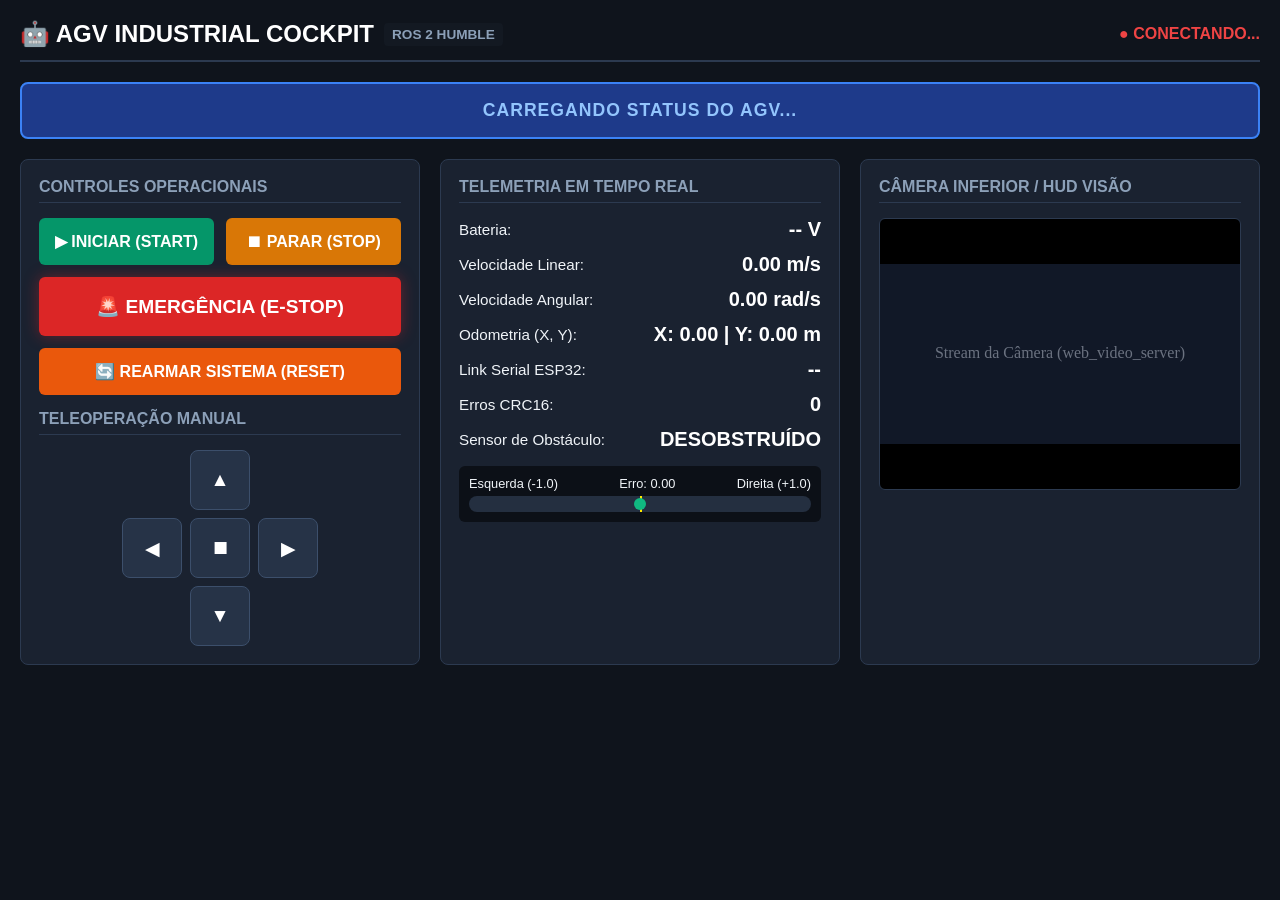
==== src/agv_dashboard/agv_dashboard/static/index.html @ 09a150e0 "feat(dashboard): create agv_dashboard package with 3 stop levels, live telemetry and web cockpit" ====
<!DOCTYPE html>
<html lang="pt-BR">
<head>
  <meta charset="UTF-8">
  <meta name="viewport" content="width=device-width, initial-scale=1.0">
  <title>AGV Industrial Cockpit — Telemetria & Controle</title>
  <style>
    :root {
      --bg-color: #0f141c;
      --card-bg: #1a2230;
      --border-color: #2c3a50;
      --text-main: #f0f4f8;
      --text-muted: #8ca0b8;
      --color-idle: #3b82f6;
      --color-run: #10b981;
      --color-warn: #f59e0b;
      --color-danger: #ef4444;
      --color-orange: #f97316;
    }
    * { box-sizing: border-box; margin: 0; padding: 0; font-family: 'Segoe UI', Tahoma, Geneva, Verdana, sans-serif; }
    body { background-color: var(--bg-color); color: var(--text-main); min-height: 100vh; padding: 20px; }
    
    header { display: flex; justify-content: space-between; align-items: center; border-bottom: 2px solid var(--border-color); padding-bottom: 12px; margin-bottom: 20px; }
    .brand h1 { font-size: 1.5rem; color: #fff; display: flex; align-items: center; gap: 10px; }
    .brand span { font-size: 0.85rem; color: var(--text-muted); background: #131922; padding: 4px 8px; border-radius: 4px; }
    
    /* Banner dos 3 Níveis de Parada */
    #status-banner {
      padding: 16px 20px; border-radius: 8px; font-weight: bold; font-size: 1.1rem;
      text-align: center; margin-bottom: 20px; transition: all 0.3s ease; text-transform: uppercase;
      letter-spacing: 1px; display: flex; justify-content: center; align-items: center; gap: 12px;
    }
    .state-idle { background: #1e3a8a; color: #93c5fd; border: 2px solid #3b82f6; }
    .state-run { background: #064e3b; color: #6ee7b7; border: 2px solid #10b981; }
    .state-req-stop { background: #78350f; color: #fde68a; border: 2px solid #f59e0b; animation: pulse-yellow 1.5s infinite; }
    .state-conf-stop { background: #1e293b; color: #94a3b8; border: 2px solid #64748b; }
    .state-estop { background: #7f1d1d; color: #fecaca; border: 2px solid #ef4444; animation: blink-red 0.8s infinite; }
    .state-recovery { background: #7c2d12; color: #ffedd5; border: 2px solid #f97316; }

    @keyframes pulse-yellow { 0%, 100% { opacity: 1; } 50% { opacity: 0.6; } }
    @keyframes blink-red { 0%, 100% { background: #7f1d1d; } 50% { background: #dc2626; } }

    /* Layout do Painel */
    .dashboard-grid { display: grid; grid-template-columns: repeat(auto-fit, minmax(320px, 1fr)); gap: 20px; }
    .card { background: var(--card-bg); border: 1px solid var(--border-color); border-radius: 8px; padding: 18px; }
    .card h2 { font-size: 1rem; color: var(--text-muted); text-transform: uppercase; margin-bottom: 15px; border-bottom: 1px solid var(--border-color); padding-bottom: 6px; }

    /* Telemetria Cards */
    .metric-row { display: flex; justify-content: space-between; align-items: center; margin-bottom: 12px; font-size: 0.95rem; }
    .metric-value { font-size: 1.25rem; font-weight: bold; color: #fff; }
    
    /* Indicador Visual de Linha */
    .line-gauge-container { margin-top: 15px; background: #0c1017; padding: 10px; border-radius: 6px; }
    .line-track { height: 16px; background: #242f40; border-radius: 8px; position: relative; overflow: hidden; }
    .line-center-mark { position: absolute; left: 50%; top: 0; bottom: 0; width: 2px; background: #ffea00; }
    .line-cursor { position: absolute; top: 2px; width: 12px; height: 12px; border-radius: 50%; background: #10b981; transform: translateX(-50%); transition: left 0.1s linear; }

    /* Botões de Ação */
    .control-actions { display: grid; grid-template-columns: 1fr 1fr; gap: 12px; margin-bottom: 15px; }
    .btn { padding: 14px; border: none; border-radius: 6px; font-weight: bold; font-size: 1rem; cursor: pointer; transition: 0.2s; text-align: center; }
    .btn-start { background: #059669; color: #fff; }
    .btn-start:hover { background: #10b981; }
    .btn-stop { background: #d97706; color: #fff; }
    .btn-stop:hover { background: #f59e0b; }
    .btn-estop { background: #dc2626; color: #fff; grid-column: span 2; font-size: 1.2rem; padding: 18px; text-transform: uppercase; box-shadow: 0 0 15px rgba(220, 38, 38, 0.4); }
    .btn-estop:hover { background: #ef4444; }
    .btn-reset { background: #ea580c; color: #fff; grid-column: span 2; }
    .btn-reset:hover { background: #f97316; }

    /* Virtual D-pad */
    .dpad-container { display: grid; grid-template-columns: 60px 60px 60px; grid-template-rows: 60px 60px 60px; gap: 8px; justify-content: center; margin-top: 15px; }
    .dpad-btn { background: #263347; color: #fff; border: 1px solid #3c4f6b; border-radius: 8px; font-size: 1.2rem; display: flex; align-items: center; justify-content: center; cursor: pointer; user-select: none; }
    .dpad-btn:active { background: #3b82f6; }

    /* Câmera Stream */
    .camera-feed { width: 100%; aspect-ratio: 4/3; background: #000; border-radius: 6px; display: flex; align-items: center; justify-content: center; overflow: hidden; border: 1px solid var(--border-color); }
    .camera-feed img { width: 100%; height: 100%; object-fit: contain; }
  </style>
</head>
<body>

  <header>
    <div class="brand">
      <h1>🤖 AGV INDUSTRIAL COCKPIT <span>ROS 2 HUMBLE</span></h1>
    </div>
    <div id="conn-badge" style="color: var(--color-danger); font-weight: bold;">● CONECTANDO...</div>
  </header>

  <!-- Banner dos 3 Níveis de Parada e Segurança -->
  <div id="status-banner" class="state-idle">
    Carregando status do AGV...
  </div>

  <div class="dashboard-grid">

    <!-- Card 1: Comandos Principais e Operação -->
    <div class="card">
      <h2>Controles Operacionais</h2>
      <div class="control-actions">
        <button class="btn btn-start" onclick="sendCommand('start')">▶ INICIAR (START)</button>
        <button class="btn btn-stop" onclick="sendCommand('stop')">⏹ PARAR (STOP)</button>
        <button class="btn btn-estop" onclick="sendCommand('emergency')">🚨 EMERGÊNCIA (E-STOP)</button>
        <button class="btn btn-reset" id="btn-reset" onclick="sendCommand('reset')">🔄 REARMAR SISTEMA (RESET)</button>
      </div>

      <h2>Teleoperação Manual</h2>
      <div class="dpad-container">
        <div></div>
        <button class="dpad-btn" onmousedown="startTeleop(0.2, 0)" onmouseup="stopTeleop()">▲</button>
        <div></div>
        <button class="dpad-btn" onmousedown="startTeleop(0, 0.8)" onmouseup="stopTeleop()">◀</button>
        <button class="dpad-btn" onclick="stopTeleop()">⏹</button>
        <button class="dpad-btn" onmousedown="startTeleop(0, -0.8)" onmouseup="stopTeleop()">▶</button>
        <div></div>
        <button class="dpad-btn" onmousedown="startTeleop(-0.2, 0)" onmouseup="stopTeleop()">▼</button>
        <div></div>
      </div>
    </div>

    <!-- Card 2: Telemetria e Diagnóstico -->
    <div class="card">
      <h2>Telemetria em Tempo Real</h2>
      <div class="metric-row">
        <span>Bateria:</span>
        <span class="metric-value" id="val-bat">-- V</span>
      </div>
      <div class="metric-row">
        <span>Velocidade Linear:</span>
        <span class="metric-value" id="val-vlin">0.00 m/s</span>
      </div>
      <div class="metric-row">
        <span>Velocidade Angular:</span>
        <span class="metric-value" id="val-vang">0.00 rad/s</span>
      </div>
      <div class="metric-row">
        <span>Odometria (X, Y):</span>
        <span class="metric-value" id="val-odom">X: 0.00 | Y: 0.00 m</span>
      </div>
      <div class="metric-row">
        <span>Link Serial ESP32:</span>
        <span class="metric-value" id="val-serial">--</span>
      </div>
      <div class="metric-row">
        <span>Erros CRC16:</span>
        <span class="metric-value" id="val-crc">0</span>
      </div>
      <div class="metric-row">
        <span>Sensor de Obstáculo:</span>
        <span class="metric-value" id="val-obs">DESOBSTRUÍDO</span>
      </div>

      <div class="line-gauge-container">
        <div style="display: flex; justify-content: space-between; font-size: 0.8rem; margin-bottom: 5px;">
          <span>Esquerda (-1.0)</span>
          <span id="line-err-text">Erro: 0.00</span>
          <span>Direita (+1.0)</span>
        </div>
        <div class="line-track">
          <div class="line-center-mark"></div>
          <div class="line-cursor" id="line-cursor" style="left: 50%;"></div>
        </div>
      </div>
    </div>

    <!-- Card 3: Câmera de Linha e Visão -->
    <div class="card">
      <h2>Câmera Inferior / HUD Visão</h2>
      <div class="camera-feed" id="camera-box">
        <img id="cam-stream" src="/camera_placeholder.png" onerror="this.src='data:image/svg+xml;utf8,<svg xmlns=\'http://www.w3.org/2000/svg\' width=\'100%25\' height=\'100%25\'><rect fill=\'%23111827\' width=\'100%25\' height=\'100%25\'/><text fill=\'%236b7280\' x=\'50%25\' y=\'50%25\' dominant-baseline=\'middle\' text-anchor=\'middle\'>Stream da Câmera (web_video_server)</text></svg>'">
      </div>
    </div>

  </div>

  <script>
    let teleopTimer = null;

    async function updateTelemetry() {
      try {
        const res = await fetch('/api/status');
        if (!res.ok) return;
        const data = await res.json();

        // 1. Atualiza Badge de Conexão
        document.getElementById('conn-badge').innerHTML = '● ONLINE';
        document.getElementById('conn-badge').style.color = 'var(--color-run)';

        // 2. Banner de Segurança dos 3 Níveis de Parada
        const banner = document.getElementById('status-banner');
        const state = data.state || 'IDLE';

        if (state === 'HARDWARE_ESTOP_ACTIVE') {
          banner.className = 'state-estop';
          banner.innerHTML = '🚨 EMERGÊNCIA FÍSICA ACIONADA — POTÊNCIA CORTADA';
        } else if (state === 'REMOTE_STOP_REQUESTED') {
          banner.className = 'state-req-stop';
          banner.innerHTML = '🟡 PARADA REMOTA SOLICITADA — DESACELERANDO';
        } else if (state === 'STOP_CONFIRMED') {
          banner.className = 'state-conf-stop';
          banner.innerHTML = '🔵 PARADA CONFIRMADA — ROBÔ IMOBILIZADO';
        } else if (state === 'EM_MOVIMENTO') {
          banner.className = 'state-run';
          banner.innerHTML = '🟢 AGV EM MOVIMENTO — SEGUINDO LINHA';
        } else if (state === 'ESTOP_CLEARED_PENDING_RESET') {
          banner.className = 'state-recovery';
          banner.innerHTML = '🟠 CIRCUITO SEGURO — PRONTO PARA REARMAR';
        } else {
          banner.className = 'state-idle';
          banner.innerHTML = '🔵 AGV EM STANDBY (IDLE)';
        }

        // 3. Atualiza Métricas
        document.getElementById('val-bat').innerText = data.battery_v + ' V';
        document.getElementById('val-vlin').innerText = data.speed_lin.toFixed(2) + ' m/s';
        document.getElementById('val-vang').innerText = data.speed_ang.toFixed(2) + ' rad/s';
        document.getElementById('val-odom').innerText = `X: ${data.odom_x.toFixed(2)} | Y: ${data.odom_y.toFixed(2)} m`;
        document.getElementById('val-crc').innerText = data.crc_errors || 0;

        const serialBadge = document.getElementById('val-serial');
        if (data.serial_connected) {
          serialBadge.innerText = 'CONECTADO (30Hz)';
          serialBadge.style.color = 'var(--color-run)';
        } else {
          serialBadge.innerText = 'DESCONECTADO';
          serialBadge.style.color = 'var(--color-danger)';
        }

        const obsBadge = document.getElementById('val-obs');
        if (data.obstacle) {
          obsBadge.innerText = 'OBSTÁCULO DETECTADO!';
          obsBadge.style.color = 'var(--color-danger)';
        } else {
          obsBadge.innerText = 'DESOBSTRUÍDO';
          obsBadge.style.color = 'var(--color-run)';
        }

        // 4. Medidor de Desvio da Linha
        const norm = Math.max(-1.0, Math.min(1.0, data.line_error || 0.0));
        const pct = ((norm + 1.0) / 2.0) * 100.0;
        document.getElementById('line-cursor').style.left = pct + '%';
        document.getElementById('line-err-text').innerText = 'Erro: ' + (data.line_visible ? norm.toFixed(2) : 'PERDIDA');

      } catch (err) {
        document.getElementById('conn-badge').innerHTML = '● DESCONECTADO';
        document.getElementById('conn-badge').style.color = 'var(--color-danger)';
      }
    }

    async function sendCommand(action) {
      try {
        await fetch('/api/command', {
          method: 'POST',
          headers: { 'Content-Type': 'application/json' },
          body: JSON.stringify({ action: action })
        });
        updateTelemetry();
      } catch (e) {
        console.error(e);
      }
    }

    function startTeleop(lin, ang) {
      stopTeleop();
      sendCommandTeleop(lin, ang);
      teleopTimer = setInterval(() => sendCommandTeleop(lin, ang), 100);
    }

    function stopTeleop() {
      if (teleopTimer) {
        clearInterval(teleopTimer);
        teleopTimer = null;
      }
      sendCommandTeleop(0.0, 0.0);
    }

    async function sendCommandTeleop(lin, ang) {
      try {
        await fetch('/api/command', {
          method: 'POST',
          headers: { 'Content-Type': 'application/json' },
          body: JSON.stringify({ action: 'teleop', linear: lin, angular: ang })
        });
      } catch (e) {}
    }

    setInterval(updateTelemetry, 150);
    updateTelemetry();
  </script>
</body>
</html>
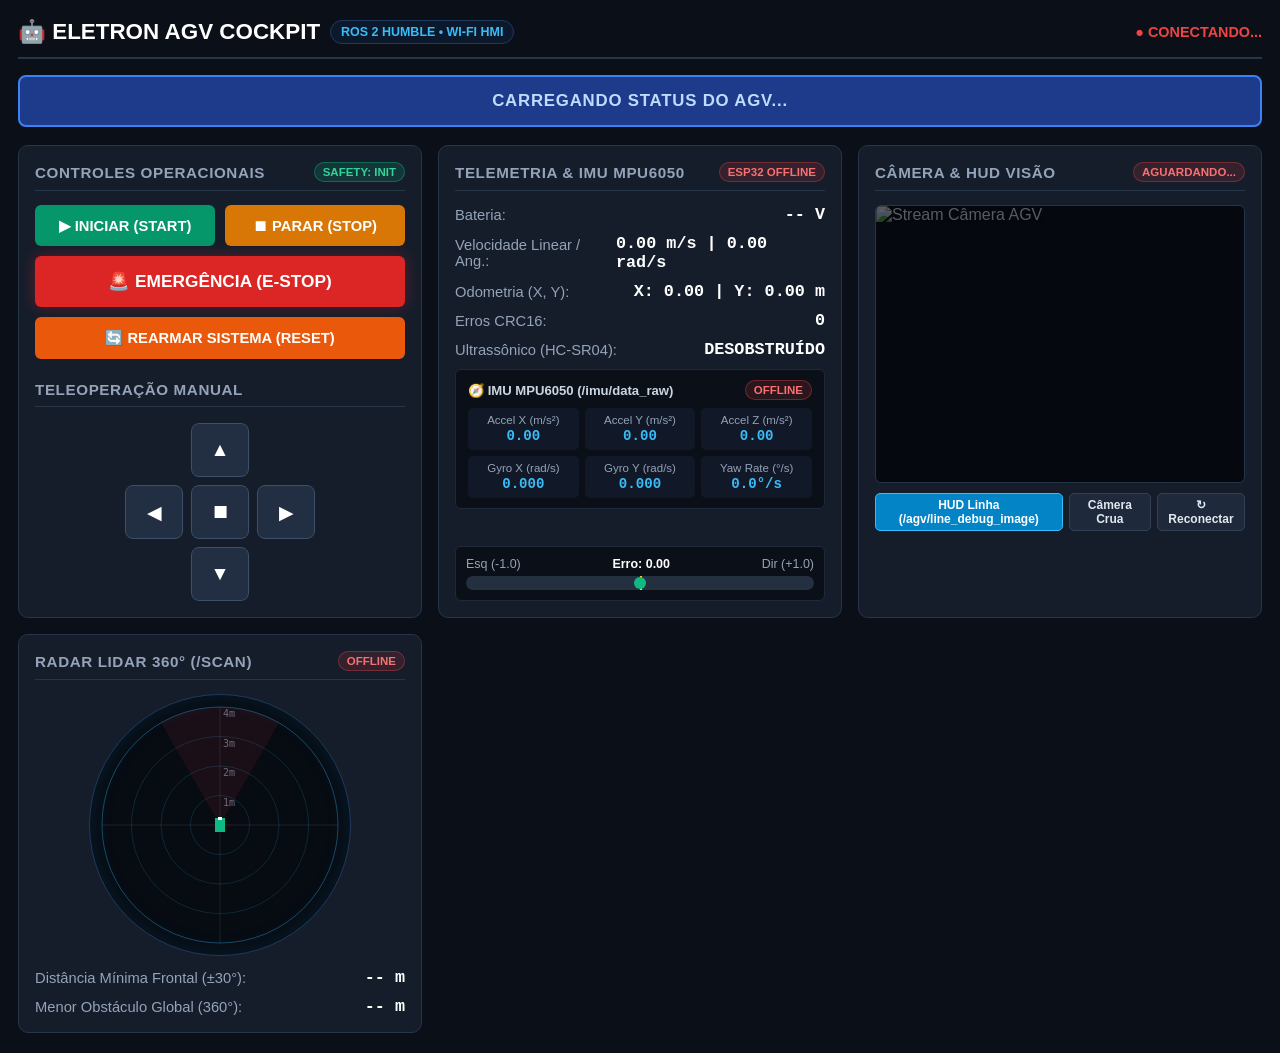
==== commit dd9cf2f1: "feat(dashboard): adicionar stream MJPEG de camera, radar LiDAR 360 e telemetria IMU via Wi-Fi" ====
--- a/src/agv_dashboard/agv_dashboard/static/index.html
+++ b/src/agv_dashboard/agv_dashboard/static/index.html
@@ -3,37 +3,39 @@
 <head>
   <meta charset="UTF-8">
   <meta name="viewport" content="width=device-width, initial-scale=1.0">
-  <title>AGV Industrial Cockpit — Telemetria & Controle</title>
+  <title>ELETRON AGV Cockpit — Telemetria, Sensores &amp; Controle Wi-Fi</title>
   <style>
     :root {
-      --bg-color: #0f141c;
-      --card-bg: #1a2230;
-      --border-color: #2c3a50;
-      --text-main: #f0f4f8;
-      --text-muted: #8ca0b8;
+      --bg-color: #0b1018;
+      --card-bg: #151d2b;
+      --border-color: #273549;
+      --text-main: #f1f5f9;
+      --text-muted: #94a3b8;
       --color-idle: #3b82f6;
       --color-run: #10b981;
       --color-warn: #f59e0b;
       --color-danger: #ef4444;
       --color-orange: #f97316;
+      --color-cyan: #06b6d4;
     }
     * { box-sizing: border-box; margin: 0; padding: 0; font-family: 'Segoe UI', Tahoma, Geneva, Verdana, sans-serif; }
-    body { background-color: var(--bg-color); color: var(--text-main); min-height: 100vh; padding: 20px; }
-    
-    header { display: flex; justify-content: space-between; align-items: center; border-bottom: 2px solid var(--border-color); padding-bottom: 12px; margin-bottom: 20px; }
-    .brand h1 { font-size: 1.5rem; color: #fff; display: flex; align-items: center; gap: 10px; }
-    .brand span { font-size: 0.85rem; color: var(--text-muted); background: #131922; padding: 4px 8px; border-radius: 4px; }
-    
-    /* Banner dos 3 Níveis de Parada */
+    body { background-color: var(--bg-color); color: var(--text-main); min-height: 100vh; padding: 18px; }
+
+    header { display: flex; flex-wrap: wrap; justify-content: space-between; align-items: center; gap: 10px; border-bottom: 2px solid var(--border-color); padding-bottom: 12px; margin-bottom: 16px; }
+    .brand h1 { font-size: 1.4rem; color: #fff; display: flex; align-items: center; gap: 10px; }
+    .brand span { font-size: 0.78rem; color: #38bdf8; background: #0c192c; border: 1px solid #1e3a5f; padding: 4px 10px; border-radius: 999px; font-weight: 600; }
+    .header-status { display: flex; align-items: center; gap: 14px; font-size: 0.9rem; font-weight: bold; }
+
+    /* Banner dos Níveis de Parada */
     #status-banner {
-      padding: 16px 20px; border-radius: 8px; font-weight: bold; font-size: 1.1rem;
-      text-align: center; margin-bottom: 20px; transition: all 0.3s ease; text-transform: uppercase;
-      letter-spacing: 1px; display: flex; justify-content: center; align-items: center; gap: 12px;
-    }
-    .state-idle { background: #1e3a8a; color: #93c5fd; border: 2px solid #3b82f6; }
+      padding: 14px 20px; border-radius: 8px; font-weight: bold; font-size: 1.05rem;
+      text-align: center; margin-bottom: 18px; transition: all 0.25s ease; text-transform: uppercase;
+      letter-spacing: 0.8px; display: flex; justify-content: center; align-items: center; gap: 12px;
+    }
+    .state-idle { background: #1e3a8a; color: #bfdbfe; border: 2px solid #3b82f6; }
     .state-run { background: #064e3b; color: #6ee7b7; border: 2px solid #10b981; }
     .state-req-stop { background: #78350f; color: #fde68a; border: 2px solid #f59e0b; animation: pulse-yellow 1.5s infinite; }
-    .state-conf-stop { background: #1e293b; color: #94a3b8; border: 2px solid #64748b; }
+    .state-conf-stop { background: #1e293b; color: #cbd5e1; border: 2px solid #64748b; }
     .state-estop { background: #7f1d1d; color: #fecaca; border: 2px solid #ef4444; animation: blink-red 0.8s infinite; }
     .state-recovery { background: #7c2d12; color: #ffedd5; border: 2px solid #f97316; }
 
@@ -41,61 +43,85 @@
     @keyframes blink-red { 0%, 100% { background: #7f1d1d; } 50% { background: #dc2626; } }
 
     /* Layout do Painel */
-    .dashboard-grid { display: grid; grid-template-columns: repeat(auto-fit, minmax(320px, 1fr)); gap: 20px; }
-    .card { background: var(--card-bg); border: 1px solid var(--border-color); border-radius: 8px; padding: 18px; }
-    .card h2 { font-size: 1rem; color: var(--text-muted); text-transform: uppercase; margin-bottom: 15px; border-bottom: 1px solid var(--border-color); padding-bottom: 6px; }
-
-    /* Telemetria Cards */
-    .metric-row { display: flex; justify-content: space-between; align-items: center; margin-bottom: 12px; font-size: 0.95rem; }
-    .metric-value { font-size: 1.25rem; font-weight: bold; color: #fff; }
-    
+    .dashboard-grid { display: grid; grid-template-columns: repeat(auto-fit, minmax(330px, 1fr)); gap: 16px; }
+    .card { background: var(--card-bg); border: 1px solid var(--border-color); border-radius: 10px; padding: 16px; display: flex; flex-direction: column; }
+    .card-header { display: flex; justify-content: space-between; align-items: center; border-bottom: 1px solid var(--border-color); padding-bottom: 8px; margin-bottom: 14px; }
+    .card-header h2 { font-size: 0.95rem; color: var(--text-muted); text-transform: uppercase; letter-spacing: 0.6px; }
+    .pill { font-size: 0.72rem; font-weight: 700; padding: 3px 8px; border-radius: 999px; text-transform: uppercase; }
+    .pill-on { background: rgba(16, 185, 129, 0.16); color: #34d399; border: 1px solid rgba(16, 185, 129, 0.4); }
+    .pill-off { background: rgba(239, 68, 68, 0.14); color: #f87171; border: 1px solid rgba(239, 68, 68, 0.35); }
+
+    /* Telemetria */
+    .metric-row { display: flex; justify-content: space-between; align-items: center; margin-bottom: 10px; font-size: 0.92rem; color: var(--text-muted); }
+    .metric-value { font-size: 1.05rem; font-weight: 700; color: #fff; font-family: ui-monospace, SFMono-Regular, Menlo, monospace; }
+
     /* Indicador Visual de Linha */
-    .line-gauge-container { margin-top: 15px; background: #0c1017; padding: 10px; border-radius: 6px; }
-    .line-track { height: 16px; background: #242f40; border-radius: 8px; position: relative; overflow: hidden; }
-    .line-center-mark { position: absolute; left: 50%; top: 0; bottom: 0; width: 2px; background: #ffea00; }
-    .line-cursor { position: absolute; top: 2px; width: 12px; height: 12px; border-radius: 50%; background: #10b981; transform: translateX(-50%); transition: left 0.1s linear; }
+    .line-gauge-container { margin-top: auto; background: #0b1018; padding: 10px; border-radius: 6px; border: 1px solid #1e293b; }
+    .line-track { height: 14px; background: #242f40; border-radius: 8px; position: relative; overflow: hidden; }
+    .line-center-mark { position: absolute; left: 50%; top: 0; bottom: 0; width: 2px; background: #facc15; }
+    .line-cursor { position: absolute; top: 1px; width: 12px; height: 12px; border-radius: 50%; background: #10b981; transform: translateX(-50%); transition: left 0.08s linear; }
 
     /* Botões de Ação */
-    .control-actions { display: grid; grid-template-columns: 1fr 1fr; gap: 12px; margin-bottom: 15px; }
-    .btn { padding: 14px; border: none; border-radius: 6px; font-weight: bold; font-size: 1rem; cursor: pointer; transition: 0.2s; text-align: center; }
+    .control-actions { display: grid; grid-template-columns: 1fr 1fr; gap: 10px; margin-bottom: 16px; }
+    .btn { padding: 12px; border: none; border-radius: 6px; font-weight: bold; font-size: 0.92rem; cursor: pointer; transition: 0.15s; text-align: center; }
     .btn-start { background: #059669; color: #fff; }
     .btn-start:hover { background: #10b981; }
     .btn-stop { background: #d97706; color: #fff; }
     .btn-stop:hover { background: #f59e0b; }
-    .btn-estop { background: #dc2626; color: #fff; grid-column: span 2; font-size: 1.2rem; padding: 18px; text-transform: uppercase; box-shadow: 0 0 15px rgba(220, 38, 38, 0.4); }
+    .btn-estop { background: #dc2626; color: #fff; grid-column: span 2; font-size: 1.08rem; padding: 15px; text-transform: uppercase; box-shadow: 0 0 15px rgba(220, 38, 38, 0.35); }
     .btn-estop:hover { background: #ef4444; }
     .btn-reset { background: #ea580c; color: #fff; grid-column: span 2; }
     .btn-reset:hover { background: #f97316; }
+    .btn-mini { padding: 4px 10px; font-size: 0.75rem; border-radius: 5px; border: 1px solid #334155; background: #1e293b; color: #e2e8f0; cursor: pointer; font-weight: 600; }
+    .btn-mini.active { background: #0284c7; border-color: #38bdf8; color: #fff; }
 
     /* Virtual D-pad */
-    .dpad-container { display: grid; grid-template-columns: 60px 60px 60px; grid-template-rows: 60px 60px 60px; gap: 8px; justify-content: center; margin-top: 15px; }
-    .dpad-btn { background: #263347; color: #fff; border: 1px solid #3c4f6b; border-radius: 8px; font-size: 1.2rem; display: flex; align-items: center; justify-content: center; cursor: pointer; user-select: none; }
+    .dpad-container { display: grid; grid-template-columns: 58px 58px 58px; grid-template-rows: 54px 54px 54px; gap: 8px; justify-content: center; margin-top: 8px; }
+    .dpad-btn { background: #222e42; color: #fff; border: 1px solid #3c4f6b; border-radius: 8px; font-size: 1.2rem; display: flex; align-items: center; justify-content: center; cursor: pointer; user-select: none; touch-action: manipulation; }
     .dpad-btn:active { background: #3b82f6; }
 
     /* Câmera Stream */
-    .camera-feed { width: 100%; aspect-ratio: 4/3; background: #000; border-radius: 6px; display: flex; align-items: center; justify-content: center; overflow: hidden; border: 1px solid var(--border-color); }
+    .camera-feed { width: 100%; aspect-ratio: 4/3; background: #05080f; border-radius: 6px; display: flex; align-items: center; justify-content: center; overflow: hidden; border: 1px solid var(--border-color); position: relative; }
     .camera-feed img { width: 100%; height: 100%; object-fit: contain; }
+    .camera-toolbar { display: flex; gap: 6px; margin-top: 10px; justify-content: space-between; align-items: center; }
+
+    /* Sub-bloco IMU */
+    .imu-box { background: #0b1018; border: 1px solid #1e293b; border-radius: 6px; padding: 10px 12px; margin-bottom: 12px; }
+    .imu-title { display: flex; justify-content: space-between; align-items: center; font-size: 0.82rem; font-weight: 700; color: #cbd5e1; margin-bottom: 8px; }
+    .imu-grid { display: grid; grid-template-columns: repeat(3, 1fr); gap: 6px; text-align: center; }
+    .imu-cell { background: #111827; border-radius: 5px; padding: 6px 4px; }
+    .imu-cell span { display: block; font-size: 0.72rem; color: var(--text-muted); }
+    .imu-cell strong { font-size: 0.88rem; color: #38bdf8; font-family: ui-monospace, monospace; }
+
+    /* Radar LiDAR 360 */
+    .lidar-wrapper { display: flex; flex-direction: column; align-items: center; justify-content: center; gap: 10px; }
+    #lidar-canvas { background: #070b12; border-radius: 50%; border: 1px solid #1e3a5f; box-shadow: inset 0 0 24px rgba(14, 165, 233, 0.12); max-width: 100%; }
   </style>
 </head>
 <body>
 
   <header>
     <div class="brand">
-      <h1>🤖 AGV INDUSTRIAL COCKPIT <span>ROS 2 HUMBLE</span></h1>
-    </div>
-    <div id="conn-badge" style="color: var(--color-danger); font-weight: bold;">● CONECTANDO...</div>
+      <h1>🤖 ELETRON AGV COCKPIT <span>ROS 2 HUMBLE • WI-FI HMI</span></h1>
+    </div>
+    <div class="header-status">
+      <div id="conn-badge" style="color: var(--color-danger);">● CONECTANDO...</div>
+    </div>
   </header>
 
-  <!-- Banner dos 3 Níveis de Parada e Segurança -->
+  <!-- Banner dos Níveis de Parada e Segurança -->
   <div id="status-banner" class="state-idle">
     Carregando status do AGV...
   </div>
 
   <div class="dashboard-grid">
 
-    <!-- Card 1: Comandos Principais e Operação -->
+    <!-- Card 1: Comandos Principais e Teleoperação -->
     <div class="card">
-      <h2>Controles Operacionais</h2>
+      <div class="card-header">
+        <h2>Controles Operacionais</h2>
+        <span class="pill pill-on" id="hw-safety-pill">SAFETY: INIT</span>
+      </div>
       <div class="control-actions">
         <button class="btn btn-start" onclick="sendCommand('start')">▶ INICIAR (START)</button>
         <button class="btn btn-stop" onclick="sendCommand('stop')">⏹ PARAR (STOP)</button>
@@ -103,57 +129,55 @@
         <button class="btn btn-reset" id="btn-reset" onclick="sendCommand('reset')">🔄 REARMAR SISTEMA (RESET)</button>
       </div>
 
-      <h2>Teleoperação Manual</h2>
+      <div class="card-header" style="margin-top: 6px; margin-bottom: 8px;">
+        <h2>Teleoperação Manual</h2>
+      </div>
       <div class="dpad-container">
         <div></div>
-        <button class="dpad-btn" onmousedown="startTeleop(0.2, 0)" onmouseup="stopTeleop()">▲</button>
+        <button class="dpad-btn" onmousedown="startTeleop(0.25, 0)" onmouseup="stopTeleop()" onmouseleave="stopTeleop()" ontouchstart="startTeleop(0.25, 0); event.preventDefault();" ontouchend="stopTeleop()">▲</button>
         <div></div>
-        <button class="dpad-btn" onmousedown="startTeleop(0, 0.8)" onmouseup="stopTeleop()">◀</button>
+        <button class="dpad-btn" onmousedown="startTeleop(0, 0.9)" onmouseup="stopTeleop()" onmouseleave="stopTeleop()" ontouchstart="startTeleop(0, 0.9); event.preventDefault();" ontouchend="stopTeleop()">◀</button>
         <button class="dpad-btn" onclick="stopTeleop()">⏹</button>
-        <button class="dpad-btn" onmousedown="startTeleop(0, -0.8)" onmouseup="stopTeleop()">▶</button>
+        <button class="dpad-btn" onmousedown="startTeleop(0, -0.9)" onmouseup="stopTeleop()" onmouseleave="stopTeleop()" ontouchstart="startTeleop(0, -0.9); event.preventDefault();" ontouchend="stopTeleop()">▶</button>
         <div></div>
-        <button class="dpad-btn" onmousedown="startTeleop(-0.2, 0)" onmouseup="stopTeleop()">▼</button>
+        <button class="dpad-btn" onmousedown="startTeleop(-0.25, 0)" onmouseup="stopTeleop()" onmouseleave="stopTeleop()" ontouchstart="startTeleop(-0.25, 0); event.preventDefault();" ontouchend="stopTeleop()">▼</button>
         <div></div>
       </div>
     </div>
 
-    <!-- Card 2: Telemetria e Diagnóstico -->
+    <!-- Card 2: Telemetria, Odometria, Serial ESP32 e IMU MPU6050 -->
     <div class="card">
-      <h2>Telemetria em Tempo Real</h2>
-      <div class="metric-row">
-        <span>Bateria:</span>
-        <span class="metric-value" id="val-bat">-- V</span>
-      </div>
-      <div class="metric-row">
-        <span>Velocidade Linear:</span>
-        <span class="metric-value" id="val-vlin">0.00 m/s</span>
-      </div>
-      <div class="metric-row">
-        <span>Velocidade Angular:</span>
-        <span class="metric-value" id="val-vang">0.00 rad/s</span>
-      </div>
-      <div class="metric-row">
-        <span>Odometria (X, Y):</span>
-        <span class="metric-value" id="val-odom">X: 0.00 | Y: 0.00 m</span>
-      </div>
-      <div class="metric-row">
-        <span>Link Serial ESP32:</span>
-        <span class="metric-value" id="val-serial">--</span>
-      </div>
-      <div class="metric-row">
-        <span>Erros CRC16:</span>
-        <span class="metric-value" id="val-crc">0</span>
-      </div>
-      <div class="metric-row">
-        <span>Sensor de Obstáculo:</span>
-        <span class="metric-value" id="val-obs">DESOBSTRUÍDO</span>
+      <div class="card-header">
+        <h2>Telemetria &amp; IMU MPU6050</h2>
+        <span class="pill pill-off" id="badge-serial">ESP32 OFFLINE</span>
+      </div>
+      <div class="metric-row"><span>Bateria:</span><span class="metric-value" id="val-bat">-- V</span></div>
+      <div class="metric-row"><span>Velocidade Linear / Ang.:</span><span class="metric-value" id="val-vel">0.00 m/s | 0.00 rad/s</span></div>
+      <div class="metric-row"><span>Odometria (X, Y):</span><span class="metric-value" id="val-odom">X: 0.00 | Y: 0.00 m</span></div>
+      <div class="metric-row"><span>Erros CRC16:</span><span class="metric-value" id="val-crc">0</span></div>
+      <div class="metric-row"><span>Ultrassônico (HC-SR04):</span><span class="metric-value" id="val-obs">DESOBSTRUÍDO</span></div>
+
+      <!-- Bloco IMU MPU6050 -->
+      <div class="imu-box">
+        <div class="imu-title">
+          <span>🧭 IMU MPU6050 (/imu/data_raw)</span>
+          <span class="pill pill-off" id="badge-imu">OFFLINE</span>
+        </div>
+        <div class="imu-grid">
+          <div class="imu-cell"><span>Accel X (m/s²)</span><strong id="imu-ax">0.00</strong></div>
+          <div class="imu-cell"><span>Accel Y (m/s²)</span><strong id="imu-ay">0.00</strong></div>
+          <div class="imu-cell"><span>Accel Z (m/s²)</span><strong id="imu-az">0.00</strong></div>
+          <div class="imu-cell"><span>Gyro X (rad/s)</span><strong id="imu-gx">0.000</strong></div>
+          <div class="imu-cell"><span>Gyro Y (rad/s)</span><strong id="imu-gy">0.000</strong></div>
+          <div class="imu-cell"><span>Yaw Rate (°/s)</span><strong id="imu-gz-deg">0.0°/s</strong></div>
+        </div>
       </div>
 
       <div class="line-gauge-container">
-        <div style="display: flex; justify-content: space-between; font-size: 0.8rem; margin-bottom: 5px;">
-          <span>Esquerda (-1.0)</span>
-          <span id="line-err-text">Erro: 0.00</span>
-          <span>Direita (+1.0)</span>
+        <div style="display: flex; justify-content: space-between; font-size: 0.78rem; margin-bottom: 5px; color: var(--text-muted);">
+          <span>Esq (-1.0)</span>
+          <span id="line-err-text" style="color: #fff; font-weight: 600;">Erro: 0.00</span>
+          <span>Dir (+1.0)</span>
         </div>
         <div class="line-track">
           <div class="line-center-mark"></div>
@@ -162,11 +186,43 @@
       </div>
     </div>
 
-    <!-- Card 3: Câmera de Linha e Visão -->
+    <!-- Card 3: Câmera ao Vivo (Stream MJPEG Porta 8080) -->
     <div class="card">
-      <h2>Câmera Inferior / HUD Visão</h2>
+      <div class="card-header">
+        <h2>Câmera &amp; HUD Visão</h2>
+        <span class="pill pill-off" id="badge-cam">AGUARDANDO...</span>
+      </div>
       <div class="camera-feed" id="camera-box">
-        <img id="cam-stream" src="/camera_placeholder.png" onerror="this.src='data:image/svg+xml;utf8,<svg xmlns=\'http://www.w3.org/2000/svg\' width=\'100%25\' height=\'100%25\'><rect fill=\'%23111827\' width=\'100%25\' height=\'100%25\'/><text fill=\'%236b7280\' x=\'50%25\' y=\'50%25\' dominant-baseline=\'middle\' text-anchor=\'middle\'>Stream da Câmera (web_video_server)</text></svg>'">
+        <img id="cam-stream" src="/api/camera_stream" alt="Stream Câmera AGV"
+             onerror="this.style.opacity='0.35';">
+      </div>
+      <div class="camera-toolbar">
+        <div style="display: flex; gap: 6px;">
+          <button class="btn-mini active" id="btn-cam-debug" onclick="setCameraMode(false)">HUD Linha (/agv/line_debug_image)</button>
+          <button class="btn-mini" id="btn-cam-raw" onclick="setCameraMode(true)">Câmera Crua</button>
+        </div>
+        <button class="btn-mini" onclick="refreshCameraStream()">↻ Reconectar</button>
+      </div>
+    </div>
+
+    <!-- Card 4: Radar LiDAR 360° (/scan) -->
+    <div class="card">
+      <div class="card-header">
+        <h2>Radar LiDAR 360° (/scan)</h2>
+        <span class="pill pill-off" id="badge-lidar">OFFLINE</span>
+      </div>
+      <div class="lidar-wrapper">
+        <canvas id="lidar-canvas" width="260" height="260"></canvas>
+      </div>
+      <div style="margin-top: 12px;">
+        <div class="metric-row">
+          <span>Distância Mínima Frontal (±30°):</span>
+          <span class="metric-value" id="val-lidar-front">-- m</span>
+        </div>
+        <div class="metric-row" style="margin-bottom: 0;">
+          <span>Menor Obstáculo Global (360°):</span>
+          <span class="metric-value" id="val-lidar-min">-- m</span>
+        </div>
       </div>
     </div>
 
@@ -174,24 +230,109 @@
 
   <script>
     let teleopTimer = null;
+    let camPreferRaw = false;
+
+    function setCameraMode(raw) {
+      camPreferRaw = raw;
+      document.getElementById('btn-cam-debug').classList.toggle('active', !raw);
+      document.getElementById('btn-cam-raw').classList.toggle('active', raw);
+      refreshCameraStream();
+    }
+
+    function refreshCameraStream() {
+      const img = document.getElementById('cam-stream');
+      img.style.opacity = '1.0';
+      const suffix = camPreferRaw ? '?raw=1&t=' : '?t=';
+      img.src = '/api/camera_stream' + suffix + Date.now();
+    }
+
+    function drawLidarRadar(sectors, active) {
+      const canvas = document.getElementById('lidar-canvas');
+      const ctx = canvas.getContext('2d');
+      const w = canvas.width;
+      const h = canvas.height;
+      const cx = w / 2;
+      const cy = h / 2;
+      const maxRangeM = 4.0;
+      const radiusPx = (Math.min(w, h) / 2) - 12;
+
+      ctx.clearRect(0, 0, w, h);
+
+      // Anéis de distância (1m, 2m, 3m, 4m)
+      [1, 2, 3, 4].forEach(m => {
+        const r = (m / maxRangeM) * radiusPx;
+        ctx.strokeStyle = (m === 4) ? 'rgba(56, 189, 248, 0.35)' : 'rgba(56, 189, 248, 0.16)';
+        ctx.lineWidth = 1;
+        ctx.beginPath();
+        ctx.arc(cx, cy, r, 0, Math.PI * 2);
+        ctx.stroke();
+
+        ctx.fillStyle = 'rgba(148, 163, 184, 0.65)';
+        ctx.font = '10px monospace';
+        ctx.fillText(m + 'm', cx + 3, cy - r + 10);
+      });
+
+      // Eixos cruzados
+      ctx.strokeStyle = 'rgba(148, 163, 184, 0.15)';
+      ctx.beginPath();
+      ctx.moveTo(cx, cy - radiusPx); ctx.lineTo(cx, cy + radiusPx);
+      ctx.moveTo(cx - radiusPx, cy); ctx.lineTo(cx + radiusPx, cy);
+      ctx.stroke();
+
+      // Cone de segurança frontal (±30°)
+      ctx.fillStyle = 'rgba(244, 63, 94, 0.08)';
+      ctx.beginPath();
+      ctx.moveTo(cx, cy);
+      ctx.arc(cx, cy, radiusPx, -Math.PI / 2 - (Math.PI / 6), -Math.PI / 2 + (Math.PI / 6));
+      ctx.closePath();
+      ctx.fill();
+
+      // Pontos do /scan (REP-103: 0° frente = topo)
+      if (active && Array.isArray(sectors)) {
+        for (let i = 0; i < sectors.length; i++) {
+          const angDeg = sectors[i][0];
+          const dist = Math.min(maxRangeM, sectors[i][1]);
+          const rPx = (dist / maxRangeM) * radiusPx;
+          const theta = (-angDeg * Math.PI) / 180.0;
+          const px = cx + rPx * Math.sin(theta);
+          const py = cy - rPx * Math.cos(theta);
+
+          const isClose = (dist < 0.45 && Math.abs(angDeg) <= 30.0);
+          ctx.fillStyle = isClose ? '#ef4444' : '#38bdf8';
+          ctx.beginPath();
+          ctx.arc(px, py, isClose ? 3.2 : 2.2, 0, Math.PI * 2);
+          ctx.fill();
+        }
+      }
+
+      // Ícone central do robô AGV
+      ctx.fillStyle = '#10b981';
+      ctx.fillRect(cx - 5, cy - 7, 10, 14);
+      ctx.fillStyle = '#ffffff';
+      ctx.fillRect(cx - 2, cy - 8, 4, 3);
+    }
 
     async function updateTelemetry() {
       try {
-        const res = await fetch('/api/status');
+        const res = await fetch('/api/status', { cache: 'no-store' });
         if (!res.ok) return;
         const data = await res.json();
 
-        // 1. Atualiza Badge de Conexão
-        document.getElementById('conn-badge').innerHTML = '● ONLINE';
+        document.getElementById('conn-badge').innerHTML = '● WI-FI ONLINE';
         document.getElementById('conn-badge').style.color = 'var(--color-run)';
 
-        // 2. Banner de Segurança dos 3 Níveis de Parada
+        // Banner de Segurança
         const banner = document.getElementById('status-banner');
         const state = data.state || 'IDLE';
+        const hwSafety = data.safety_state || 'INIT';
+        document.getElementById('hw-safety-pill').innerText = 'ESP32: ' + hwSafety;
 
         if (state === 'HARDWARE_ESTOP_ACTIVE') {
           banner.className = 'state-estop';
-          banner.innerHTML = '🚨 EMERGÊNCIA FÍSICA ACIONADA — POTÊNCIA CORTADA';
+          banner.innerHTML = '🚨 EMERGÊNCIA ATIVA — POTÊNCIA CORTADA';
+        } else if (state === 'RECOVERY_PENDING' || state === 'ESTOP_CLEARED_PENDING_RESET') {
+          banner.className = 'state-recovery';
+          banner.innerHTML = '🟠 CIRCUITO SEGURO — CLIQUE EM REARMAR (RESET)';
         } else if (state === 'REMOTE_STOP_REQUESTED') {
           banner.className = 'state-req-stop';
           banner.innerHTML = '🟡 PARADA REMOTA SOLICITADA — DESACELERANDO';
@@ -201,28 +342,26 @@
         } else if (state === 'EM_MOVIMENTO') {
           banner.className = 'state-run';
           banner.innerHTML = '🟢 AGV EM MOVIMENTO — SEGUINDO LINHA';
-        } else if (state === 'ESTOP_CLEARED_PENDING_RESET') {
-          banner.className = 'state-recovery';
-          banner.innerHTML = '🟠 CIRCUITO SEGURO — PRONTO PARA REARMAR';
         } else {
           banner.className = 'state-idle';
           banner.innerHTML = '🔵 AGV EM STANDBY (IDLE)';
         }
 
-        // 3. Atualiza Métricas
-        document.getElementById('val-bat').innerText = data.battery_v + ' V';
-        document.getElementById('val-vlin').innerText = data.speed_lin.toFixed(2) + ' m/s';
-        document.getElementById('val-vang').innerText = data.speed_ang.toFixed(2) + ' rad/s';
-        document.getElementById('val-odom').innerText = `X: ${data.odom_x.toFixed(2)} | Y: ${data.odom_y.toFixed(2)} m`;
+        // Métricas ESP32 & Odometria
+        document.getElementById('val-bat').innerText = (data.battery_v || 0).toFixed(2) + ' V';
+        document.getElementById('val-vel').innerText =
+          (data.speed_lin || 0).toFixed(2) + ' m/s | ' + (data.speed_ang || 0).toFixed(2) + ' rad/s';
+        document.getElementById('val-odom').innerText =
+          `X: ${(data.odom_x || 0).toFixed(2)} | Y: ${(data.odom_y || 0).toFixed(2)} m`;
         document.getElementById('val-crc').innerText = data.crc_errors || 0;
 
-        const serialBadge = document.getElementById('val-serial');
+        const serialBadge = document.getElementById('badge-serial');
         if (data.serial_connected) {
-          serialBadge.innerText = 'CONECTADO (30Hz)';
-          serialBadge.style.color = 'var(--color-run)';
-        } else {
-          serialBadge.innerText = 'DESCONECTADO';
-          serialBadge.style.color = 'var(--color-danger)';
+          serialBadge.className = 'pill pill-on';
+          serialBadge.innerText = 'ESP32 CONECTADO (30Hz)';
+        } else {
+          serialBadge.className = 'pill pill-off';
+          serialBadge.innerText = 'ESP32 DESCONECTADO';
         }
 
         const obsBadge = document.getElementById('val-obs');
@@ -234,11 +373,56 @@
           obsBadge.style.color = 'var(--color-run)';
         }
 
-        // 4. Medidor de Desvio da Linha
+        // IMU MPU6050
+        const imuBadge = document.getElementById('badge-imu');
+        if (data.imu_active) {
+          imuBadge.className = 'pill pill-on';
+          imuBadge.innerText = 'ONLINE';
+        } else {
+          imuBadge.className = 'pill pill-off';
+          imuBadge.innerText = 'OFFLINE';
+        }
+        document.getElementById('imu-ax').innerText = (data.imu_ax || 0).toFixed(2);
+        document.getElementById('imu-ay').innerText = (data.imu_ay || 0).toFixed(2);
+        document.getElementById('imu-az').innerText = (data.imu_az || 0).toFixed(2);
+        document.getElementById('imu-gx').innerText = (data.imu_gx || 0).toFixed(3);
+        document.getElementById('imu-gy').innerText = (data.imu_gy || 0).toFixed(3);
+        document.getElementById('imu-gz-deg').innerText = (data.imu_yaw_rate_deg || 0).toFixed(1) + '°/s';
+
+        // Câmera Status
+        const camBadge = document.getElementById('badge-cam');
+        if (data.debug_cam_active || data.camera_active) {
+          camBadge.className = 'pill pill-on';
+          camBadge.innerText = data.debug_cam_active && !camPreferRaw ? 'ONLINE (HUD)' : 'ONLINE (RAW)';
+          document.getElementById('cam-stream').style.opacity = '1.0';
+        } else {
+          camBadge.className = 'pill pill-off';
+          camBadge.innerText = 'SEM SINAL';
+        }
+
+        // LiDAR 360°
+        const lidarBadge = document.getElementById('badge-lidar');
+        if (data.lidar_active) {
+          lidarBadge.className = 'pill pill-on';
+          lidarBadge.innerText = 'ONLINE (10Hz)';
+        } else {
+          lidarBadge.className = 'pill pill-off';
+          lidarBadge.innerText = 'OFFLINE';
+        }
+        document.getElementById('val-lidar-front').innerText =
+          (data.lidar_front_dist !== null && data.lidar_front_dist !== undefined)
+            ? data.lidar_front_dist.toFixed(2) + ' m' : '-- m';
+        document.getElementById('val-lidar-min').innerText =
+          (data.lidar_min_dist !== null && data.lidar_min_dist !== undefined)
+            ? data.lidar_min_dist.toFixed(2) + ' m' : '-- m';
+        drawLidarRadar(data.lidar_sectors, data.lidar_active);
+
+        // Medidor de Desvio da Linha
         const norm = Math.max(-1.0, Math.min(1.0, data.line_error || 0.0));
         const pct = ((norm + 1.0) / 2.0) * 100.0;
         document.getElementById('line-cursor').style.left = pct + '%';
-        document.getElementById('line-err-text').innerText = 'Erro: ' + (data.line_visible ? norm.toFixed(2) : 'PERDIDA');
+        document.getElementById('line-err-text').innerText =
+          'Erro: ' + (data.line_visible ? norm.toFixed(2) : 'PERDIDA');
 
       } catch (err) {
         document.getElementById('conn-badge').innerHTML = '● DESCONECTADO';
@@ -283,6 +467,7 @@
       } catch (e) {}
     }
 
+    drawLidarRadar([], false);
     setInterval(updateTelemetry, 150);
     updateTelemetry();
   </script>
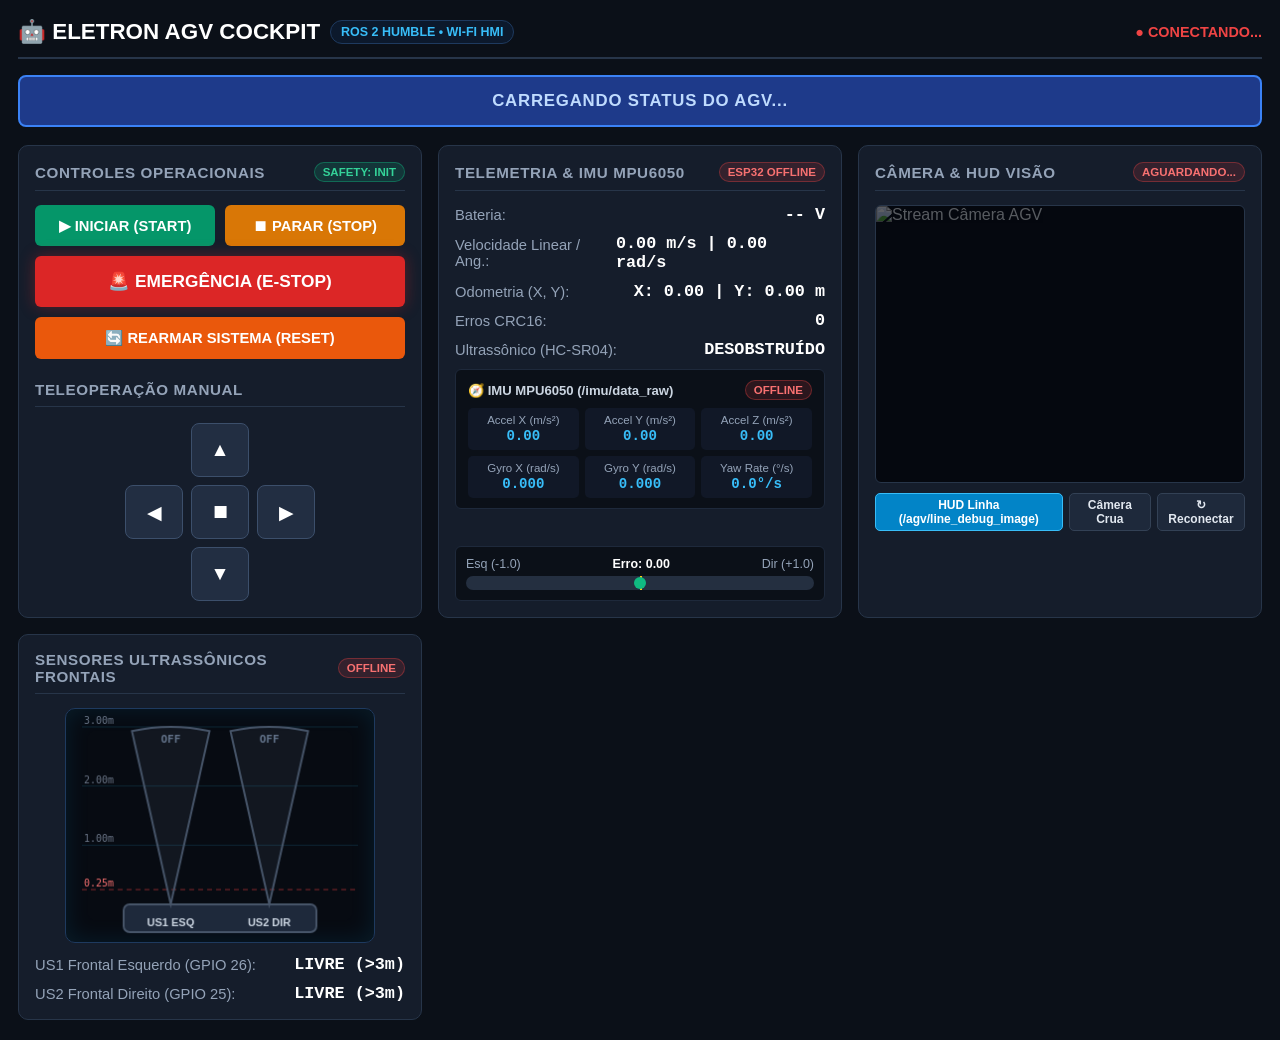
==== commit 03ba6e01: "feat(sensors,dashboard): remover LiDAR e migrar robo e HMI para 2x sensores ultrassonicos frontais" ====
--- a/src/agv_dashboard/agv_dashboard/static/index.html
+++ b/src/agv_dashboard/agv_dashboard/static/index.html
@@ -93,9 +93,9 @@
     .imu-cell span { display: block; font-size: 0.72rem; color: var(--text-muted); }
     .imu-cell strong { font-size: 0.88rem; color: #38bdf8; font-family: ui-monospace, monospace; }
 
-    /* Radar LiDAR 360 */
-    .lidar-wrapper { display: flex; flex-direction: column; align-items: center; justify-content: center; gap: 10px; }
-    #lidar-canvas { background: #070b12; border-radius: 50%; border: 1px solid #1e3a5f; box-shadow: inset 0 0 24px rgba(14, 165, 233, 0.12); max-width: 100%; }
+    /* Radar Ultrassônico Dual Frontal */
+    .sonar-wrapper { display: flex; flex-direction: column; align-items: center; justify-content: center; gap: 10px; }
+    #ultrasonic-canvas { background: #070b12; border-radius: 10px; border: 1px solid #1e3a5f; box-shadow: inset 0 0 24px rgba(14, 165, 233, 0.12); width: 100%; max-width: 310px; height: auto; }
   </style>
 </head>
 <body>
@@ -205,23 +205,23 @@
       </div>
     </div>
 
-    <!-- Card 4: Radar LiDAR 360° (/scan) -->
+    <!-- Card 4: Visão dos 2x Sensores Ultrassônicos Frontais (HC-SR04) -->
     <div class="card">
       <div class="card-header">
-        <h2>Radar LiDAR 360° (/scan)</h2>
-        <span class="pill pill-off" id="badge-lidar">OFFLINE</span>
-      </div>
-      <div class="lidar-wrapper">
-        <canvas id="lidar-canvas" width="260" height="260"></canvas>
+        <h2>Sensores Ultrassônicos Frontais</h2>
+        <span class="pill pill-off" id="badge-us">OFFLINE</span>
+      </div>
+      <div class="sonar-wrapper">
+        <canvas id="ultrasonic-canvas" width="310" height="235"></canvas>
       </div>
       <div style="margin-top: 12px;">
         <div class="metric-row">
-          <span>Distância Mínima Frontal (±30°):</span>
-          <span class="metric-value" id="val-lidar-front">-- m</span>
+          <span>US1 Frontal Esquerdo (GPIO 26):</span>
+          <span class="metric-value" id="val-us-left">LIVRE (&gt;3m)</span>
         </div>
         <div class="metric-row" style="margin-bottom: 0;">
-          <span>Menor Obstáculo Global (360°):</span>
-          <span class="metric-value" id="val-lidar-min">-- m</span>
+          <span>US2 Frontal Direito (GPIO 25):</span>
+          <span class="metric-value" id="val-us-right">LIVRE (&gt;3m)</span>
         </div>
       </div>
     </div>
@@ -246,70 +246,100 @@
       img.src = '/api/camera_stream' + suffix + Date.now();
     }
 
-    function drawLidarRadar(sectors, active) {
-      const canvas = document.getElementById('lidar-canvas');
+    function drawUltrasonicView(leftM, rightM, active) {
+      const canvas = document.getElementById('ultrasonic-canvas');
       const ctx = canvas.getContext('2d');
       const w = canvas.width;
       const h = canvas.height;
-      const cx = w / 2;
-      const cy = h / 2;
-      const maxRangeM = 4.0;
-      const radiusPx = (Math.min(w, h) / 2) - 12;
+      const maxRange = 3.0;
+      const bumperY = h - 38;
+      const topPad = 18;
+      const usableH = bumperY - topPad;
 
       ctx.clearRect(0, 0, w, h);
 
-      // Anéis de distância (1m, 2m, 3m, 4m)
-      [1, 2, 3, 4].forEach(m => {
-        const r = (m / maxRangeM) * radiusPx;
-        ctx.strokeStyle = (m === 4) ? 'rgba(56, 189, 248, 0.35)' : 'rgba(56, 189, 248, 0.16)';
-        ctx.lineWidth = 1;
+      // Arcos de distância (0.25m alerta, 1.0m, 2.0m, 3.0m)
+      [0.25, 1.0, 2.0, 3.0].forEach(d => {
+        const y = bumperY - (d / maxRange) * usableH;
+        ctx.strokeStyle = (d === 0.25) ? 'rgba(239, 68, 68, 0.55)' : 'rgba(56, 189, 248, 0.16)';
+        ctx.setLineDash(d === 0.25 ? [5, 4] : []);
         ctx.beginPath();
-        ctx.arc(cx, cy, r, 0, Math.PI * 2);
+        ctx.moveTo(16, y);
+        ctx.lineTo(w - 16, y);
         ctx.stroke();
-
-        ctx.fillStyle = 'rgba(148, 163, 184, 0.65)';
+        ctx.setLineDash([]);
+
+        ctx.fillStyle = (d === 0.25) ? '#f87171' : 'rgba(148, 163, 184, 0.7)';
         ctx.font = '10px monospace';
-        ctx.fillText(m + 'm', cx + 3, cy - r + 10);
+        ctx.fillText(d.toFixed(2) + 'm', 18, y - 3);
       });
 
-      // Eixos cruzados
-      ctx.strokeStyle = 'rgba(148, 163, 184, 0.15)';
+      function drawCone(cx, distM, label) {
+        const halfSpreadRad = 0.22;
+        const clamped = (distM !== null && distM !== undefined) ? Math.min(maxRange, Math.max(0.03, distM)) : maxRange;
+        const rPx = (clamped / maxRange) * usableH;
+        const hasHit = active && (distM !== null && distM !== undefined);
+
+        let color = 'rgba(16, 185, 129, 0.22)';
+        let stroke = '#10b981';
+        if (hasHit && distM < 0.25) {
+          color = 'rgba(239, 68, 68, 0.36)';
+          stroke = '#ef4444';
+        } else if (hasHit && distM < 0.70) {
+          color = 'rgba(245, 158, 11, 0.28)';
+          stroke = '#f59e0b';
+        } else if (!active) {
+          color = 'rgba(100, 116, 139, 0.12)';
+          stroke = '#475569';
+        }
+
+        ctx.fillStyle = color;
+        ctx.strokeStyle = stroke;
+        ctx.lineWidth = 2;
+        ctx.beginPath();
+        ctx.moveTo(cx, bumperY);
+        ctx.arc(cx, bumperY, rPx, -Math.PI / 2 - halfSpreadRad, -Math.PI / 2 + halfSpreadRad);
+        ctx.closePath();
+        ctx.fill();
+        ctx.stroke();
+
+        // Arco sólido do obstáculo detectado
+        if (hasHit) {
+          ctx.strokeStyle = stroke;
+          ctx.lineWidth = 4;
+          ctx.beginPath();
+          ctx.arc(cx, bumperY, rPx, -Math.PI / 2 - halfSpreadRad, -Math.PI / 2 + halfSpreadRad);
+          ctx.stroke();
+
+          ctx.fillStyle = '#f8fafc';
+          ctx.font = 'bold 12px monospace';
+          ctx.textAlign = 'center';
+          ctx.fillText(distM.toFixed(2) + ' m', cx, bumperY - rPx - 8);
+        } else {
+          ctx.fillStyle = active ? '#34d399' : '#64748b';
+          ctx.font = 'bold 11px monospace';
+          ctx.textAlign = 'center';
+          ctx.fillText(active ? 'LIVRE' : 'OFF', cx, topPad + 16);
+        }
+
+        // Rótulo do transdutor no para-choque
+        ctx.fillStyle = '#cbd5e1';
+        ctx.font = 'bold 11px sans-serif';
+        ctx.textAlign = 'center';
+        ctx.fillText(label, cx, bumperY + 22);
+      }
+
+      // Desenha para-choque dianteiro do robô AGV
+      ctx.fillStyle = '#1e293b';
+      ctx.strokeStyle = '#475569';
+      ctx.lineWidth = 2;
       ctx.beginPath();
-      ctx.moveTo(cx, cy - radiusPx); ctx.lineTo(cx, cy + radiusPx);
-      ctx.moveTo(cx - radiusPx, cy); ctx.lineTo(cx + radiusPx, cy);
+      ctx.roundRect(58, bumperY, w - 116, 28, 6);
+      ctx.fill();
       ctx.stroke();
 
-      // Cone de segurança frontal (±30°)
-      ctx.fillStyle = 'rgba(244, 63, 94, 0.08)';
-      ctx.beginPath();
-      ctx.moveTo(cx, cy);
-      ctx.arc(cx, cy, radiusPx, -Math.PI / 2 - (Math.PI / 6), -Math.PI / 2 + (Math.PI / 6));
-      ctx.closePath();
-      ctx.fill();
-
-      // Pontos do /scan (REP-103: 0° frente = topo)
-      if (active && Array.isArray(sectors)) {
-        for (let i = 0; i < sectors.length; i++) {
-          const angDeg = sectors[i][0];
-          const dist = Math.min(maxRangeM, sectors[i][1]);
-          const rPx = (dist / maxRangeM) * radiusPx;
-          const theta = (-angDeg * Math.PI) / 180.0;
-          const px = cx + rPx * Math.sin(theta);
-          const py = cy - rPx * Math.cos(theta);
-
-          const isClose = (dist < 0.45 && Math.abs(angDeg) <= 30.0);
-          ctx.fillStyle = isClose ? '#ef4444' : '#38bdf8';
-          ctx.beginPath();
-          ctx.arc(px, py, isClose ? 3.2 : 2.2, 0, Math.PI * 2);
-          ctx.fill();
-        }
-      }
-
-      // Ícone central do robô AGV
-      ctx.fillStyle = '#10b981';
-      ctx.fillRect(cx - 5, cy - 7, 10, 14);
-      ctx.fillStyle = '#ffffff';
-      ctx.fillRect(cx - 2, cy - 8, 4, 3);
+      drawCone(w * 0.34, leftM, 'US1 ESQ');
+      drawCone(w * 0.66, rightM, 'US2 DIR');
     }
 
     async function updateTelemetry() {
@@ -400,22 +430,19 @@
           camBadge.innerText = 'SEM SINAL';
         }
 
-        // LiDAR 360°
-        const lidarBadge = document.getElementById('badge-lidar');
-        if (data.lidar_active) {
-          lidarBadge.className = 'pill pill-on';
-          lidarBadge.innerText = 'ONLINE (10Hz)';
-        } else {
-          lidarBadge.className = 'pill pill-off';
-          lidarBadge.innerText = 'OFFLINE';
-        }
-        document.getElementById('val-lidar-front').innerText =
-          (data.lidar_front_dist !== null && data.lidar_front_dist !== undefined)
-            ? data.lidar_front_dist.toFixed(2) + ' m' : '-- m';
-        document.getElementById('val-lidar-min').innerText =
-          (data.lidar_min_dist !== null && data.lidar_min_dist !== undefined)
-            ? data.lidar_min_dist.toFixed(2) + ' m' : '-- m';
-        drawLidarRadar(data.lidar_sectors, data.lidar_active);
+        // 2x Sensores Ultrassônicos Frontais
+        const usBadge = document.getElementById('badge-us');
+        if (data.us_active) {
+          usBadge.className = 'pill pill-on';
+          usBadge.innerText = 'ONLINE (20Hz)';
+        } else {
+          usBadge.className = 'pill pill-off';
+          usBadge.innerText = 'OFFLINE';
+        }
+        const fmtUs = (v) => (v !== null && v !== undefined) ? `${v.toFixed(2)} m (${Math.round(v * 100)} cm)` : 'LIVRE (>3.0m)';
+        document.getElementById('val-us-left').innerText = data.us_active ? fmtUs(data.us_left_m) : '--';
+        document.getElementById('val-us-right').innerText = data.us_active ? fmtUs(data.us_right_m) : '--';
+        drawUltrasonicView(data.us_left_m, data.us_right_m, data.us_active);
 
         // Medidor de Desvio da Linha
         const norm = Math.max(-1.0, Math.min(1.0, data.line_error || 0.0));
@@ -467,7 +494,7 @@
       } catch (e) {}
     }
 
-    drawLidarRadar([], false);
+    drawUltrasonicView(null, null, false);
     setInterval(updateTelemetry, 150);
     updateTelemetry();
   </script>
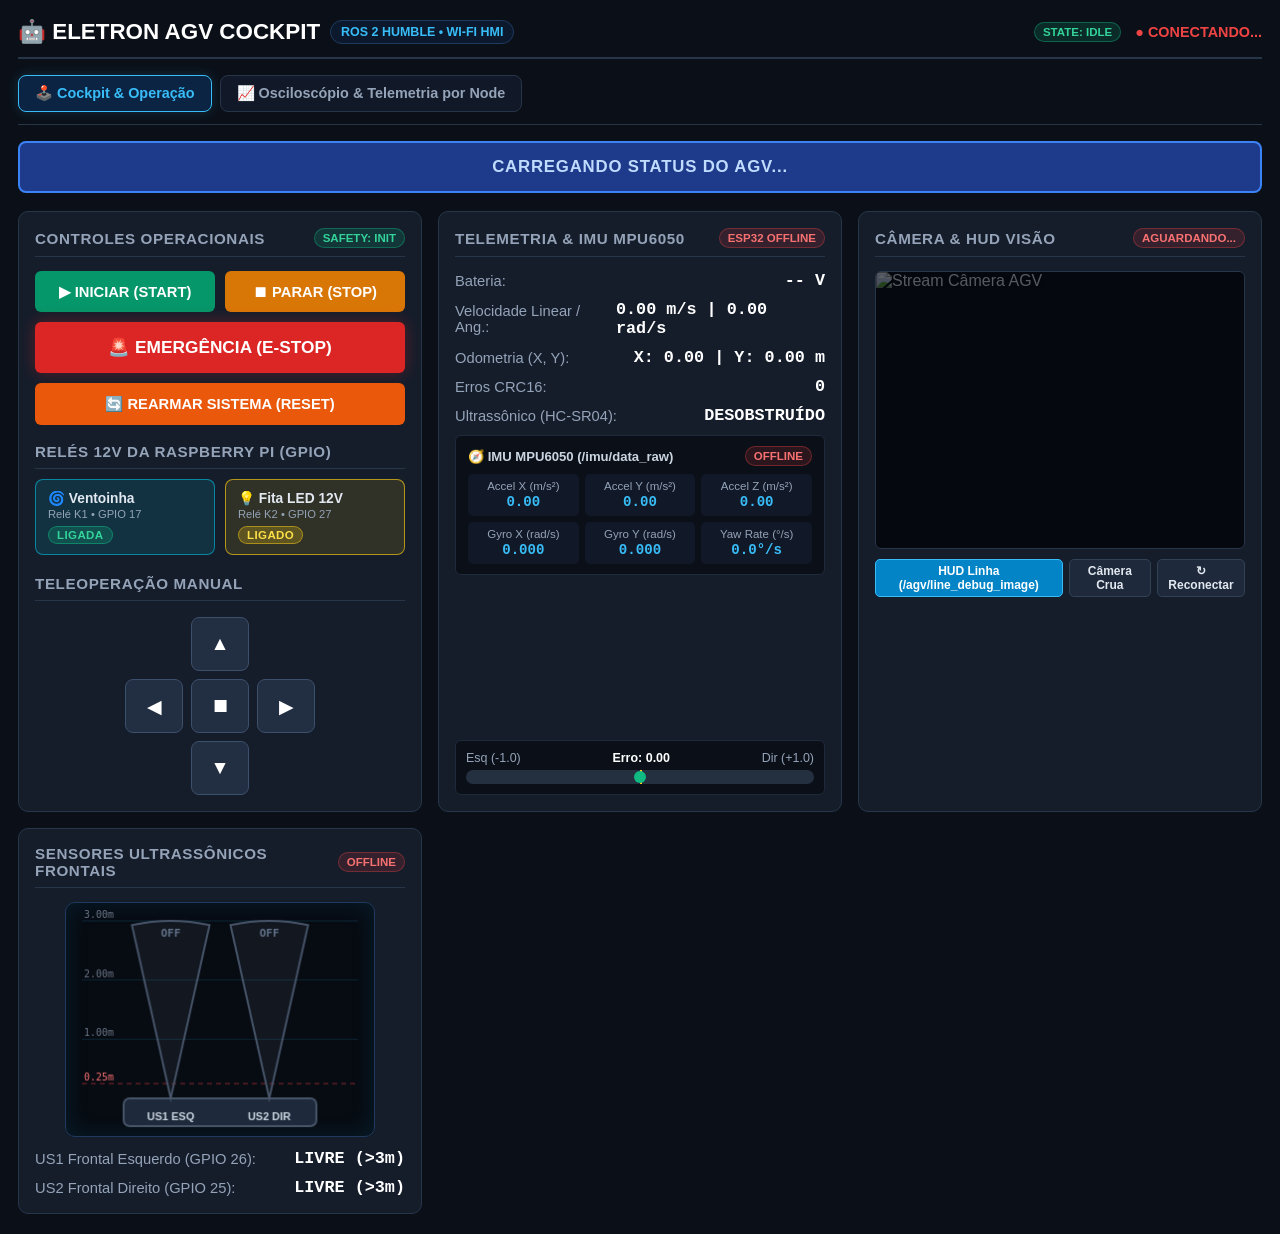
==== commit bf5e711d: "feat(dashboard,hardware): controle de reles GPIO RPi e aba de osciloscopio multi-node" ====
--- a/src/agv_dashboard/agv_dashboard/static/index.html
+++ b/src/agv_dashboard/agv_dashboard/static/index.html
@@ -75,6 +75,24 @@
     .btn-mini { padding: 4px 10px; font-size: 0.75rem; border-radius: 5px; border: 1px solid #334155; background: #1e293b; color: #e2e8f0; cursor: pointer; font-weight: 600; }
     .btn-mini.active { background: #0284c7; border-color: #38bdf8; color: #fff; }
 
+    /* Controles de Relés GPIO RPi (K1 Ventoinha / K2 Fita LED 12V) */
+    .relay-actions { display: grid; grid-template-columns: 1fr 1fr; gap: 10px; margin-bottom: 14px; }
+    .relay-btn {
+      display: flex; flex-direction: column; align-items: flex-start; gap: 6px;
+      padding: 10px 12px; border-radius: 8px; border: 1px solid #334155;
+      background: #111827; color: #e2e8f0; cursor: pointer; transition: 0.15s; text-align: left;
+    }
+    .relay-btn:hover { filter: brightness(1.12); }
+    .relay-btn .relay-title { font-size: 0.86rem; font-weight: 700; display: flex; flex-direction: column; gap: 2px; }
+    .relay-btn .relay-title small { font-size: 0.70rem; font-weight: 500; color: var(--text-muted); }
+    .relay-btn .relay-badge { font-size: 0.72rem; font-weight: 800; padding: 2px 8px; border-radius: 999px; letter-spacing: 0.4px; }
+    .relay-btn.relay-on-fan { border-color: rgba(6, 182, 212, 0.65); background: rgba(6, 182, 212, 0.14); }
+    .relay-btn.relay-on-fan .relay-badge { background: rgba(16, 185, 129, 0.22); color: #34d399; border: 1px solid rgba(16, 185, 129, 0.5); }
+    .relay-btn.relay-on-led { border-color: rgba(250, 204, 21, 0.65); background: rgba(250, 204, 21, 0.12); }
+    .relay-btn.relay-on-led .relay-badge { background: rgba(250, 204, 21, 0.22); color: #fde047; border: 1px solid rgba(250, 204, 21, 0.5); }
+    .relay-btn.relay-off { border-color: #334155; background: #0f172a; opacity: 0.82; }
+    .relay-btn.relay-off .relay-badge { background: rgba(100, 116, 139, 0.22); color: #94a3b8; border: 1px solid #475569; }
+
     /* Virtual D-pad */
     .dpad-container { display: grid; grid-template-columns: 58px 58px 58px; grid-template-rows: 54px 54px 54px; gap: 8px; justify-content: center; margin-top: 8px; }
     .dpad-btn { background: #222e42; color: #fff; border: 1px solid #3c4f6b; border-radius: 8px; font-size: 1.2rem; display: flex; align-items: center; justify-content: center; cursor: pointer; user-select: none; touch-action: manipulation; }
@@ -96,6 +114,79 @@
     /* Radar Ultrassônico Dual Frontal */
     .sonar-wrapper { display: flex; flex-direction: column; align-items: center; justify-content: center; gap: 10px; }
     #ultrasonic-canvas { background: #070b12; border-radius: 10px; border: 1px solid #1e3a5f; box-shadow: inset 0 0 24px rgba(14, 165, 233, 0.12); width: 100%; max-width: 310px; height: auto; }
+
+    /* Sistema de Abas Principais */
+    .nav-tabs { display: flex; flex-wrap: wrap; gap: 8px; margin-bottom: 16px; border-bottom: 1px solid var(--border-color); padding-bottom: 12px; }
+    .tab-btn {
+      padding: 9px 16px; border-radius: 8px; border: 1px solid var(--border-color);
+      background: #111827; color: var(--text-muted); font-weight: 700; font-size: 0.9rem;
+      cursor: pointer; transition: 0.15s; display: inline-flex; align-items: center; gap: 8px;
+    }
+    .tab-btn:hover { color: #fff; border-color: #38bdf8; }
+    .tab-btn.active { background: #0c2444; color: #38bdf8; border-color: #38bdf8; box-shadow: 0 0 12px rgba(56, 189, 248, 0.18); }
+    .tab-pane { display: none; }
+    .tab-pane.active { display: block; }
+
+    /* Aba Osciloscópio & Telemetria por Node */
+    .scope-toolbar {
+      background: var(--card-bg); border: 1px solid var(--border-color); border-radius: 10px;
+      padding: 12px 14px; margin-bottom: 14px; display: flex; flex-direction: column; gap: 10px;
+    }
+    .scope-toolbar-row { display: flex; flex-wrap: wrap; gap: 10px; align-items: center; justify-content: space-between; }
+    .toolbar-group { display: flex; flex-wrap: wrap; gap: 6px; align-items: center; }
+    .toolbar-label { font-size: 0.78rem; font-weight: 700; color: var(--text-muted); text-transform: uppercase; letter-spacing: 0.5px; margin-right: 4px; }
+    .btn-preset {
+      padding: 5px 10px; font-size: 0.78rem; border-radius: 6px; border: 1px solid #2b3b52;
+      background: #0f172a; color: #cbd5e1; cursor: pointer; font-weight: 600; transition: 0.15s;
+    }
+    .btn-preset:hover { border-color: #38bdf8; color: #fff; }
+    .btn-preset.active { background: #0369a1; border-color: #38bdf8; color: #fff; }
+
+    .scopes-container { display: grid; grid-template-columns: 1fr; gap: 14px; margin-bottom: 14px; }
+    .scope-card { background: var(--card-bg); border: 1px solid var(--border-color); border-radius: 10px; padding: 14px; }
+    .scope-header { display: flex; flex-wrap: wrap; justify-content: space-between; align-items: center; gap: 8px; margin-bottom: 10px; }
+    .scope-title-group { display: flex; align-items: center; gap: 10px; }
+    .scope-title-group h3 { font-size: 0.92rem; color: #e2e8f0; text-transform: uppercase; letter-spacing: 0.5px; }
+    .scope-readout { font-size: 0.78rem; font-family: ui-monospace, monospace; color: #38bdf8; background: #0b1018; padding: 3px 9px; border-radius: 5px; border: 1px solid #1e293b; }
+    .scope-chips { display: flex; flex-wrap: wrap; gap: 6px; margin-bottom: 10px; min-height: 24px; }
+    .signal-chip {
+      display: inline-flex; align-items: center; gap: 6px; padding: 3px 9px; border-radius: 999px;
+      background: #0b1018; border: 1px solid #334155; font-size: 0.75rem; font-weight: 600; color: #e2e8f0;
+    }
+    .signal-chip .dot { width: 9px; height: 9px; border-radius: 50%; display: inline-block; }
+    .signal-chip button { background: none; border: none; color: #94a3b8; cursor: pointer; font-weight: 700; font-size: 0.85rem; line-height: 1; padding-left: 2px; }
+    .signal-chip button:hover { color: #f87171; }
+    .scope-canvas-wrap { width: 100%; height: 290px; position: relative; background: #060a10; border-radius: 8px; border: 1px solid #1e293b; overflow: hidden; }
+    .scope-canvas-wrap canvas { width: 100%; height: 100%; display: block; cursor: crosshair; }
+
+    /* Tabela de Métricas do Escopo */
+    .metrics-card { background: var(--card-bg); border: 1px solid var(--border-color); border-radius: 10px; padding: 14px; margin-bottom: 16px; overflow-x: auto; }
+    .metrics-table { width: 100%; border-collapse: collapse; font-size: 0.82rem; }
+    .metrics-table th { text-align: left; color: var(--text-muted); font-weight: 700; padding: 7px 8px; border-bottom: 1px solid var(--border-color); text-transform: uppercase; font-size: 0.72rem; }
+    .metrics-table td { padding: 7px 8px; border-bottom: 1px solid #1e293b; font-family: ui-monospace, monospace; color: #e2e8f0; white-space: nowrap; }
+    .metrics-table td.label-col { font-family: 'Segoe UI', sans-serif; font-weight: 600; }
+
+    /* Catálogo por Node ROS 2 */
+    .node-catalog-grid { display: grid; grid-template-columns: repeat(auto-fit, minmax(360px, 1fr)); gap: 14px; }
+    .node-card { background: var(--card-bg); border: 1px solid var(--border-color); border-radius: 10px; padding: 14px; display: flex; flex-direction: column; gap: 8px; }
+    .node-signal-list { display: flex; flex-direction: column; gap: 6px; }
+    .node-signal-row {
+      display: flex; justify-content: space-between; align-items: center; gap: 8px;
+      padding: 7px 9px; border-radius: 6px; background: #0b1018; border: 1px solid #1e293b;
+      transition: 0.12s;
+    }
+    .node-signal-row:hover { border-color: #334155; }
+    .node-signal-info { display: flex; flex-direction: column; min-width: 0; }
+    .node-signal-name { font-size: 0.82rem; font-weight: 600; color: #e2e8f0; display: flex; align-items: center; gap: 6px; }
+    .node-signal-topic { font-size: 0.70rem; font-family: ui-monospace, monospace; color: #64748b; }
+    .node-signal-right { display: flex; align-items: center; gap: 8px; flex-shrink: 0; }
+    .node-signal-val { font-family: ui-monospace, monospace; font-size: 0.82rem; font-weight: 700; color: #38bdf8; min-width: 78px; text-align: right; }
+    .scope-assign-btns { display: flex; gap: 4px; }
+    .assign-btn {
+      padding: 3px 7px; font-size: 0.70rem; font-weight: 800; border-radius: 4px;
+      border: 1px solid #334155; background: #1e293b; color: #94a3b8; cursor: pointer;
+    }
+    .assign-btn.active { color: #06121e; border-color: transparent; }
   </style>
 </head>
 <body>
@@ -105,9 +196,18 @@
       <h1>🤖 ELETRON AGV COCKPIT <span>ROS 2 HUMBLE • WI-FI HMI</span></h1>
     </div>
     <div class="header-status">
+      <span class="pill pill-on" id="header-state-pill">STATE: IDLE</span>
       <div id="conn-badge" style="color: var(--color-danger);">● CONECTANDO...</div>
     </div>
   </header>
+
+  <nav class="nav-tabs">
+    <button class="tab-btn active" id="tab-btn-cockpit" onclick="switchTab('cockpit')">🕹️ Cockpit &amp; Operação</button>
+    <button class="tab-btn" id="tab-btn-scope" onclick="switchTab('scope')">📈 Osciloscópio &amp; Telemetria por Node</button>
+  </nav>
+
+  <!-- ABA 1: COCKPIT & OPERAÇÃO -->
+  <div id="tab-cockpit" class="tab-pane active">
 
   <!-- Banner dos Níveis de Parada e Segurança -->
   <div id="status-banner" class="state-idle">
@@ -127,6 +227,20 @@
         <button class="btn btn-stop" onclick="sendCommand('stop')">⏹ PARAR (STOP)</button>
         <button class="btn btn-estop" onclick="sendCommand('emergency')">🚨 EMERGÊNCIA (E-STOP)</button>
         <button class="btn btn-reset" id="btn-reset" onclick="sendCommand('reset')">🔄 REARMAR SISTEMA (RESET)</button>
+      </div>
+
+      <div class="card-header" style="margin-top: 2px; margin-bottom: 10px;">
+        <h2>Relés 12V da Raspberry Pi (GPIO)</h2>
+      </div>
+      <div class="relay-actions">
+        <button class="relay-btn relay-on-fan" id="btn-relay-fan" onclick="toggleRelay('fan')">
+          <span class="relay-title">🌀 Ventoinha <small>Relé K1 • GPIO 17</small></span>
+          <span class="relay-badge" id="badge-relay-fan">LIGADA</span>
+        </button>
+        <button class="relay-btn relay-on-led" id="btn-relay-led" onclick="toggleRelay('led')">
+          <span class="relay-title">💡 Fita LED 12V <small>Relé K2 • GPIO 27</small></span>
+          <span class="relay-badge" id="badge-relay-led">LIGADO</span>
+        </button>
       </div>
 
       <div class="card-header" style="margin-top: 6px; margin-bottom: 8px;">
@@ -227,10 +341,158 @@
     </div>
 
   </div>
+  </div> <!-- fim #tab-cockpit -->
+
+  <!-- ABA 2: OSCILOSCÓPIO & TELEMETRIA POR NODE -->
+  <div id="tab-scope" class="tab-pane">
+
+    <div class="scope-toolbar">
+      <div class="scope-toolbar-row">
+        <div class="toolbar-group">
+          <span class="toolbar-label">Modo:</span>
+          <button class="btn-mini active" id="btn-mode-1" onclick="setScopeMode(1)">1 Escopo (Unificado)</button>
+          <button class="btn-mini" id="btn-mode-2" onclick="setScopeMode(2)">2 Escopos (A + B)</button>
+        </div>
+
+        <div class="toolbar-group" id="target-scope-group" style="display: none;">
+          <span class="toolbar-label">Alvo:</span>
+          <button class="btn-mini active" id="btn-target-a" onclick="setActiveTargetScope('A')">Escopo A</button>
+          <button class="btn-mini" id="btn-target-b" onclick="setActiveTargetScope('B')">Escopo B</button>
+        </div>
+
+        <div class="toolbar-group">
+          <span class="toolbar-label">Janela:</span>
+          <button class="btn-mini" id="btn-win-15" onclick="setScopeWindow(15)">15s</button>
+          <button class="btn-mini active" id="btn-win-30" onclick="setScopeWindow(30)">30s</button>
+          <button class="btn-mini" id="btn-win-60" onclick="setScopeWindow(60)">60s</button>
+          <button class="btn-mini" id="btn-win-120" onclick="setScopeWindow(120)">120s</button>
+        </div>
+
+        <div class="toolbar-group">
+          <button class="btn-mini" id="btn-scope-pause" onclick="toggleScopePause()">⏸ Pausar</button>
+          <button class="btn-mini" onclick="clearScopeHistory()">🗑 Limpar</button>
+          <button class="btn-mini" onclick="exportScopeCSV()">⬇ Exportar CSV</button>
+        </div>
+      </div>
+
+      <div class="scope-toolbar-row">
+        <div class="toolbar-group">
+          <span class="toolbar-label">Presets:</span>
+          <button class="btn-preset active" id="preset-motor_vel" onclick="applyPreset('motor_vel')">⚡ Motor: Vel. Comandada vs Real</button>
+          <button class="btn-preset" id="preset-wheels" onclick="applyPreset('wheels')">🛞 Rodas Esq/Dir (rad/s)</button>
+          <button class="btn-preset" id="preset-pid_line" onclick="applyPreset('pid_line')">🎯 Malha PID Linha</button>
+          <button class="btn-preset" id="preset-ultrasonics" onclick="applyPreset('ultrasonics')">📡 Ultrassônicos (m)</button>
+          <button class="btn-preset" id="preset-imu" onclick="applyPreset('imu')">🧭 IMU MPU6050</button>
+          <button class="btn-preset" id="preset-power_relays" onclick="applyPreset('power_relays')">🔌 Energia &amp; Relés</button>
+        </div>
+      </div>
+    </div>
+
+    <div class="scopes-container" id="scopes-container">
+      <div class="scope-card" id="scope-card-a">
+        <div class="scope-header">
+          <div class="scope-title-group">
+            <h3>Escopo A — Evolução Temporal</h3>
+            <span class="pill pill-on" id="scope-rate-pill">LIVE</span>
+          </div>
+          <div class="scope-readout" id="scope-readout-a">Passe o mouse no gráfico para inspecionar</div>
+        </div>
+        <div class="scope-chips" id="scope-chips-a"></div>
+        <div class="scope-canvas-wrap">
+          <canvas id="scope-canvas-a"></canvas>
+        </div>
+      </div>
+
+      <div class="scope-card" id="scope-card-b" style="display: none;">
+        <div class="scope-header">
+          <div class="scope-title-group">
+            <h3>Escopo B — Evolução Temporal</h3>
+          </div>
+          <div class="scope-readout" id="scope-readout-b">Passe o mouse no gráfico para inspecionar</div>
+        </div>
+        <div class="scope-chips" id="scope-chips-b"></div>
+        <div class="scope-canvas-wrap">
+          <canvas id="scope-canvas-b"></canvas>
+        </div>
+      </div>
+    </div>
+
+    <div class="metrics-card">
+      <div class="card-header" style="margin-bottom: 8px;">
+        <h2>Estatísticas da Janela Ativa</h2>
+        <span class="pill pill-on" id="scope-samples-pill">0 AMOSTRAS</span>
+      </div>
+      <table class="metrics-table">
+        <thead>
+          <tr>
+            <th>Escopo</th>
+            <th>Sinal</th>
+            <th>Node ROS 2</th>
+            <th>Tópico</th>
+            <th>Atual</th>
+            <th>Mínimo</th>
+            <th>Máximo</th>
+            <th>Média</th>
+          </tr>
+        </thead>
+        <tbody id="scope-metrics-body">
+          <tr><td colspan="8" style="text-align: center; color: #64748b;">Nenhum sinal selecionado.</td></tr>
+        </tbody>
+      </table>
+    </div>
+
+    <div class="card-header" style="margin-bottom: 12px;">
+      <h2>Catálogo de Telemetria por Node ROS 2 (Clique em A ou B para plotar)</h2>
+    </div>
+    <div class="node-catalog-grid" id="node-catalog-grid"></div>
+
+  </div> <!-- fim #tab-scope -->
 
   <script>
     let teleopTimer = null;
     let camPreferRaw = false;
+    let relayState = { fan: true, led: true };
+    let lastRelayClickAt = 0;
+
+    function renderRelayButtons() {
+      const fanBtn = document.getElementById('btn-relay-fan');
+      const fanBadge = document.getElementById('badge-relay-fan');
+      if (relayState.fan) {
+        fanBtn.className = 'relay-btn relay-on-fan';
+        fanBadge.innerText = 'LIGADA';
+      } else {
+        fanBtn.className = 'relay-btn relay-off';
+        fanBadge.innerText = 'DESLIGADA';
+      }
+
+      const ledBtn = document.getElementById('btn-relay-led');
+      const ledBadge = document.getElementById('badge-relay-led');
+      if (relayState.led) {
+        ledBtn.className = 'relay-btn relay-on-led';
+        ledBadge.innerText = 'LIGADO';
+      } else {
+        ledBtn.className = 'relay-btn relay-off';
+        ledBadge.innerText = 'DESLIGADO';
+      }
+    }
+
+    async function toggleRelay(target) {
+      const nextState = !relayState[target];
+      relayState[target] = nextState;
+      lastRelayClickAt = Date.now();
+      renderRelayButtons();
+      try {
+        await fetch('/api/command', {
+          method: 'POST',
+          headers: { 'Content-Type': 'application/json' },
+          body: JSON.stringify({ action: 'relay', target: target, state: nextState })
+        });
+        lastRelayClickAt = 0;
+        updateTelemetry();
+      } catch (e) {
+        console.error(e);
+      }
+    }
 
     function setCameraMode(raw) {
       camPreferRaw = raw;
@@ -356,6 +618,9 @@
         const state = data.state || 'IDLE';
         const hwSafety = data.safety_state || 'INIT';
         document.getElementById('hw-safety-pill').innerText = 'ESP32: ' + hwSafety;
+        const headerStatePill = document.getElementById('header-state-pill');
+        headerStatePill.innerText = 'STATE: ' + state;
+        headerStatePill.className = (state === 'HARDWARE_ESTOP_ACTIVE' || state === 'RECOVERY_PENDING') ? 'pill pill-off' : 'pill pill-on';
 
         if (state === 'HARDWARE_ESTOP_ACTIVE') {
           banner.className = 'state-estop';
@@ -451,6 +716,16 @@
         document.getElementById('line-err-text').innerText =
           'Erro: ' + (data.line_visible ? norm.toFixed(2) : 'PERDIDA');
 
+        // Estado dos Relés K1 (Ventoinha) e K2 (Fita LED 12V)
+        if (Date.now() - lastRelayClickAt > 400) {
+          if (typeof data.fan_on === 'boolean') relayState.fan = data.fan_on;
+          if (typeof data.led_on === 'boolean') relayState.led = data.led_on;
+          renderRelayButtons();
+        }
+
+        // Alimenta Osciloscópio & Catálogo por Node
+        ingestTelemetrySample(data);
+
       } catch (err) {
         document.getElementById('conn-badge').innerHTML = '● DESCONECTADO';
         document.getElementById('conn-badge').style.color = 'var(--color-danger)';
@@ -494,7 +769,783 @@
       } catch (e) {}
     }
 
+    // =========================================================================
+    // OSCILOSCÓPIO EM TEMPO REAL & TELEMETRIA POR NODE ROS 2
+    // =========================================================================
+    const NODE_CATALOG = [
+      {
+        id: 'twist_mux',
+        title: '/twist_mux & Motores (Comandado vs Real)',
+        activeKey: 'twist_mux',
+        fallbackKey: 'odom',
+        signals: [
+          { key: 'cmd_mux_lin', name: 'Vel. Linear Comandada (Motor)', topic: '/cmd_vel', unit: 'm/s', color: '#38bdf8' },
+          { key: 'speed_lin', name: 'Vel. Linear Real (AGV)', topic: '/odom', unit: 'm/s', color: '#10b981' },
+          { key: 'cmd_mux_ang', name: 'Vel. Angular Comandada (Motor)', topic: '/cmd_vel', unit: 'rad/s', color: '#f59e0b' },
+          { key: 'speed_ang', name: 'Vel. Angular Real (AGV)', topic: '/odom', unit: 'rad/s', color: '#ec4899' },
+          { key: 'vel_error_lin', name: 'Erro Vel. Linear (Cmd - Real)', topic: 'cinemática', unit: 'm/s', color: '#ef4444' },
+          { key: 'vel_error_ang', name: 'Erro Vel. Angular (Cmd - Real)', topic: 'cinemática', unit: 'rad/s', color: '#f97316' },
+          { key: 'cmd_wheel_left_rad_s', name: 'Roda Esq. Comandada', topic: '/cmd_vel', unit: 'rad/s', color: '#60a5fa' },
+          { key: 'real_wheel_left_rad_s', name: 'Roda Esq. Real', topic: '/joint_states', unit: 'rad/s', color: '#34d399' },
+          { key: 'cmd_wheel_right_rad_s', name: 'Roda Dir. Comandada', topic: '/cmd_vel', unit: 'rad/s', color: '#c084fc' },
+          { key: 'real_wheel_right_rad_s', name: 'Roda Dir. Real', topic: '/joint_states', unit: 'rad/s', color: '#facc15' },
+        ]
+      },
+      {
+        id: 'line_follower',
+        title: '/line_follower (Controlador PID & FSM)',
+        activeKey: 'line_follower',
+        signals: [
+          { key: 'cmd_line_lin', name: 'Cmd Linear PID', topic: '/cmd_vel_line', unit: 'm/s', color: '#22d3ee' },
+          { key: 'cmd_line_ang', name: 'Cmd Angular PID', topic: '/cmd_vel_line', unit: 'rad/s', color: '#fb923c' },
+        ]
+      },
+      {
+        id: 'line_detector',
+        title: '/line_detector (Visão OpenCV)',
+        activeKey: 'line_detector',
+        signals: [
+          { key: 'line_error', name: 'Erro Lateral da Linha', topic: '/agv/line_error', unit: 'norm', color: '#facc15' },
+          { key: 'line_cy', name: 'Posição Vertical Linha (cy)', topic: '/agv/line_error', unit: 'px', color: '#a78bfa' },
+          { key: 'line_visible', name: 'Linha Visível (0/1)', topic: '/agv/line_error', unit: 'bool', color: '#4ade80' },
+        ]
+      },
+      {
+        id: 'serial_odom',
+        title: '/serial_bridge & /odom (Odometria, Bateria & HC-SR04)',
+        activeKey: 'odom',
+        fallbackKey: 'serial_bridge',
+        signals: [
+          { key: 'odom_x', name: 'Posição Odometria X', topic: '/odom', unit: 'm', color: '#38bdf8' },
+          { key: 'odom_y', name: 'Posição Odometria Y', topic: '/odom', unit: 'm', color: '#818cf8' },
+          { key: 'odom_yaw_deg', name: 'Orientação Yaw', topic: '/odom', unit: '°', color: '#f472b6' },
+          { key: 'battery_v', name: 'Tensão da Bateria', topic: '/agv/battery_voltage', unit: 'V', color: '#facc15' },
+          { key: 'crc_errors', name: 'Erros CRC16 Serial', topic: '/agv/hardware_status', unit: 'cnt', color: '#ef4444' },
+          { key: 'us_left_m', name: 'Ultrassônico Esq. (US1)', topic: '/agv/ultrasonic_left', unit: 'm', color: '#2dd4bf' },
+          { key: 'us_right_m', name: 'Ultrassônico Dir. (US2)', topic: '/agv/ultrasonic_right', unit: 'm', color: '#fbbf24' },
+          { key: 'obstacle', name: 'Flag Obstáculo (<0.25m)', topic: '/agv/obstacle_detected', unit: 'bool', color: '#f87171' },
+        ]
+      },
+      {
+        id: 'rpi_sensors',
+        title: '/rpi_sensors (IMU MPU6050 & Relés GPIO 12V)',
+        activeKey: 'rpi_sensors',
+        signals: [
+          { key: 'imu_ax', name: 'IMU Accel X', topic: '/imu/data_raw', unit: 'm/s²', color: '#38bdf8' },
+          { key: 'imu_ay', name: 'IMU Accel Y', topic: '/imu/data_raw', unit: 'm/s²', color: '#34d399' },
+          { key: 'imu_az', name: 'IMU Accel Z', topic: '/imu/data_raw', unit: 'm/s²', color: '#a78bfa' },
+          { key: 'imu_gx', name: 'IMU Gyro X', topic: '/imu/data_raw', unit: 'rad/s', color: '#fb923c' },
+          { key: 'imu_gy', name: 'IMU Gyro Y', topic: '/imu/data_raw', unit: 'rad/s', color: '#f472b6' },
+          { key: 'imu_gz', name: 'IMU Gyro Z', topic: '/imu/data_raw', unit: 'rad/s', color: '#facc15' },
+          { key: 'imu_yaw_rate_deg', name: 'IMU Yaw Rate', topic: '/imu/data_raw', unit: '°/s', color: '#22d3ee' },
+          { key: 'fan_on', name: 'Relé K1 Ventoinha (GPIO 17)', topic: '/agv/relay_status', unit: '0/1', color: '#06b6d4' },
+          { key: 'led_on', name: 'Relé K2 Fita LED (GPIO 27)', topic: '/agv/relay_status', unit: '0/1', color: '#eab308' },
+        ]
+      },
+      {
+        id: 'agv_dashboard_node',
+        title: '/agv_dashboard_node (Teleoperação Manual)',
+        activeKey: 'always',
+        signals: [
+          { key: 'cmd_joy_lin', name: 'Teleop Joystick Linear', topic: '/cmd_vel_joy', unit: 'm/s', color: '#60a5fa' },
+          { key: 'cmd_joy_ang', name: 'Teleop Joystick Angular', topic: '/cmd_vel_joy', unit: 'rad/s', color: '#c084fc' },
+        ]
+      }
+    ];
+
+    const SIGNAL_MAP = {};
+    NODE_CATALOG.forEach(grp => {
+      grp.signals.forEach(sig => {
+        SIGNAL_MAP[sig.key] = { ...sig, nodeTitle: grp.title.split(' ')[0] };
+      });
+    });
+
+    const SCOPE_PRESETS = {
+      motor_vel: {
+        A: ['cmd_mux_lin', 'speed_lin', 'cmd_mux_ang', 'speed_ang'],
+        B: ['vel_error_lin', 'vel_error_ang'],
+      },
+      wheels: {
+        A: ['cmd_wheel_left_rad_s', 'real_wheel_left_rad_s', 'cmd_wheel_right_rad_s', 'real_wheel_right_rad_s'],
+        B: ['cmd_mux_lin', 'speed_lin'],
+      },
+      pid_line: {
+        A: ['line_error', 'cmd_line_lin', 'speed_lin', 'cmd_line_ang'],
+        B: ['cmd_mux_ang', 'speed_ang'],
+      },
+      ultrasonics: {
+        A: ['us_left_m', 'us_right_m', 'obstacle'],
+        B: ['speed_lin', 'cmd_mux_lin'],
+      },
+      imu: {
+        A: ['imu_ax', 'imu_ay', 'imu_az', 'imu_gz'],
+        B: ['imu_yaw_rate_deg', 'speed_ang'],
+      },
+      power_relays: {
+        A: ['battery_v', 'fan_on', 'led_on'],
+        B: ['crc_errors', 'speed_lin'],
+      },
+    };
+
+    let activeTab = 'cockpit';
+    let scopeMode = 1; // 1 ou 2 escopos
+    let activeTargetScope = 'A';
+    let scopeWindowSec = 30;
+    let scopePaused = false;
+    let scopeSamples = [];
+    let selectedSignalsA = [...SCOPE_PRESETS.motor_vel.A];
+    let selectedSignalsB = [...SCOPE_PRESETS.motor_vel.B];
+    let scopeHoverX = { A: null, B: null };
+    let lastStatusSnapshot = null;
+    const clientStartMs = Date.now();
+
+    function switchTab(tab) {
+      activeTab = tab;
+      document.getElementById('tab-btn-cockpit').classList.toggle('active', tab === 'cockpit');
+      document.getElementById('tab-btn-scope').classList.toggle('active', tab === 'scope');
+      document.getElementById('tab-cockpit').classList.toggle('active', tab === 'cockpit');
+      document.getElementById('tab-scope').classList.toggle('active', tab === 'scope');
+      if (tab === 'scope') {
+        requestAnimationFrame(() => renderScopeView());
+      }
+    }
+
+    function setScopeMode(mode) {
+      scopeMode = mode;
+      document.getElementById('btn-mode-1').classList.toggle('active', mode === 1);
+      document.getElementById('btn-mode-2').classList.toggle('active', mode === 2);
+      document.getElementById('target-scope-group').style.display = (mode === 2) ? 'flex' : 'none';
+      document.getElementById('scope-card-b').style.display = (mode === 2) ? 'block' : 'none';
+      if (mode === 1) activeTargetScope = 'A';
+      renderNodeCatalog();
+      renderScopeView();
+    }
+
+    function setActiveTargetScope(target) {
+      activeTargetScope = target;
+      document.getElementById('btn-target-a').classList.toggle('active', target === 'A');
+      document.getElementById('btn-target-b').classList.toggle('active', target === 'B');
+    }
+
+    function setScopeWindow(sec) {
+      scopeWindowSec = sec;
+      [15, 30, 60, 120].forEach(w => {
+        document.getElementById('btn-win-' + w).classList.toggle('active', w === sec);
+      });
+      renderScopeView();
+    }
+
+    function toggleScopePause() {
+      scopePaused = !scopePaused;
+      const btn = document.getElementById('btn-scope-pause');
+      const pill = document.getElementById('scope-rate-pill');
+      if (scopePaused) {
+        btn.innerText = '▶ Continuar';
+        btn.classList.add('active');
+        pill.innerText = 'PAUSADO';
+        pill.className = 'pill pill-off';
+      } else {
+        btn.innerText = '⏸ Pausar';
+        btn.classList.remove('active');
+        pill.innerText = 'LIVE';
+        pill.className = 'pill pill-on';
+      }
+    }
+
+    function clearScopeHistory() {
+      scopeSamples = [];
+      renderScopeView();
+    }
+
+    function clearPresetHighlight() {
+      document.querySelectorAll('.btn-preset').forEach(el => el.classList.remove('active'));
+    }
+
+    function applyPreset(presetKey) {
+      const preset = SCOPE_PRESETS[presetKey];
+      if (!preset) return;
+      selectedSignalsA = [...preset.A];
+      selectedSignalsB = [...preset.B];
+      clearPresetHighlight();
+      const btn = document.getElementById('preset-' + presetKey);
+      if (btn) btn.classList.add('active');
+      renderNodeCatalog();
+      renderScopeView();
+    }
+
+    function toggleSignalInScope(signalKey, targetScope) {
+      const target = targetScope || activeTargetScope;
+      const list = (target === 'B') ? selectedSignalsB : selectedSignalsA;
+      const idx = list.indexOf(signalKey);
+      if (idx >= 0) {
+        list.splice(idx, 1);
+      } else {
+        list.push(signalKey);
+      }
+      clearPresetHighlight();
+      renderNodeCatalog();
+      renderScopeView();
+    }
+
+    function formatSignalVal(val, unit) {
+      if (val === null || val === undefined || Number.isNaN(val)) return '--';
+      if (unit === 'cnt') return String(Math.round(val));
+      if (unit === 'bool' || unit === '0/1') return val >= 0.5 ? '1 (ON)' : '0 (OFF)';
+      if (unit === 'px' || unit === '°') return val.toFixed(1) + ' ' + unit;
+      return val.toFixed(3) + ' ' + unit;
+    }
+
+    function buildNodeCatalogDOM() {
+      const grid = document.getElementById('node-catalog-grid');
+      grid.innerHTML = '';
+      NODE_CATALOG.forEach(grp => {
+        const card = document.createElement('div');
+        card.className = 'node-card';
+        card.innerHTML = `
+          <div class="card-header" style="margin-bottom: 4px;">
+            <h2 style="font-size: 0.84rem; text-transform: none;">${grp.title}</h2>
+            <span class="pill pill-off" id="node-pill-${grp.id}">IDLE</span>
+          </div>
+          <div class="node-signal-list" id="node-list-${grp.id}"></div>
+        `;
+        const listEl = card.querySelector(`#node-list-${grp.id}`);
+        grp.signals.forEach(sig => {
+          const row = document.createElement('div');
+          row.className = 'node-signal-row';
+          row.innerHTML = `
+            <div class="node-signal-info" style="cursor: pointer;" onclick="toggleSignalInScope('${sig.key}')">
+              <div class="node-signal-name">
+                <span style="width: 9px; height: 9px; border-radius: 50%; background: ${sig.color}; display: inline-block; flex-shrink: 0;"></span>
+                <span>${sig.name}</span>
+              </div>
+              <span class="node-signal-topic">${sig.topic} • ${sig.unit}</span>
+            </div>
+            <div class="node-signal-right">
+              <span class="node-signal-val" id="cat-val-${sig.key}">--</span>
+              <div class="scope-assign-btns">
+                <button class="assign-btn" id="assign-a-${sig.key}" onclick="toggleSignalInScope('${sig.key}', 'A')">A</button>
+                <button class="assign-btn assign-b-only" id="assign-b-${sig.key}" onclick="toggleSignalInScope('${sig.key}', 'B')" style="display: none;">B</button>
+              </div>
+            </div>
+          `;
+          listEl.appendChild(row);
+        });
+        grid.appendChild(card);
+      });
+    }
+
+    function renderNodeCatalog() {
+      const showB = (scopeMode === 2);
+      document.querySelectorAll('.assign-b-only').forEach(el => {
+        el.style.display = showB ? 'inline-block' : 'none';
+      });
+      Object.values(SIGNAL_MAP).forEach(sig => {
+        const btnA = document.getElementById('assign-a-' + sig.key);
+        const btnB = document.getElementById('assign-b-' + sig.key);
+        if (btnA) {
+          const inA = selectedSignalsA.includes(sig.key);
+          btnA.classList.toggle('active', inA);
+          btnA.style.background = inA ? sig.color : '';
+        }
+        if (btnB) {
+          const inB = selectedSignalsB.includes(sig.key);
+          btnB.classList.toggle('active', inB);
+          btnB.style.background = inB ? sig.color : '';
+        }
+      });
+
+      if (lastStatusSnapshot) {
+        const nodesActive = lastStatusSnapshot.nodes_active || {};
+        NODE_CATALOG.forEach(grp => {
+          const pill = document.getElementById('node-pill-' + grp.id);
+          if (!pill) return;
+          const isOnline = (grp.activeKey === 'always')
+            || Boolean(nodesActive[grp.activeKey])
+            || (grp.fallbackKey && Boolean(nodesActive[grp.fallbackKey]));
+          pill.className = isOnline ? 'pill pill-on' : 'pill pill-off';
+          pill.innerText = isOnline ? 'ATIVO' : 'IDLE';
+        });
+        Object.values(SIGNAL_MAP).forEach(sig => {
+          const el = document.getElementById('cat-val-' + sig.key);
+          if (!el) return;
+          let rawVal = lastStatusSnapshot[sig.key];
+          if (typeof rawVal === 'boolean') rawVal = rawVal ? 1 : 0;
+          el.innerText = formatSignalVal(rawVal, sig.unit);
+        });
+      }
+    }
+
+    function normalizeTelemetrySample(d) {
+      const num = (v, fallback = 0.0) => (typeof v === 'number' && Number.isFinite(v)) ? v : fallback;
+      const optNum = (v) => (typeof v === 'number' && Number.isFinite(v)) ? v : null;
+      const flag = (v) => (v === true || v === 1) ? 1 : 0;
+      const tVal = (typeof d.server_time_s === 'number' && Number.isFinite(d.server_time_s))
+        ? d.server_time_s
+        : (typeof d.t === 'number' && Number.isFinite(d.t))
+          ? d.t
+          : ((Date.now() - clientStartMs) / 1000.0);
+
+      return {
+        t: tVal,
+        cmd_mux_lin: num(d.cmd_mux_lin),
+        cmd_mux_ang: num(d.cmd_mux_ang),
+        speed_lin: num(d.speed_lin),
+        speed_ang: num(d.speed_ang),
+        vel_error_lin: num(d.vel_error_lin),
+        vel_error_ang: num(d.vel_error_ang),
+        cmd_wheel_left_rad_s: num(d.cmd_wheel_left_rad_s),
+        cmd_wheel_right_rad_s: num(d.cmd_wheel_right_rad_s),
+        real_wheel_left_rad_s: num(d.real_wheel_left_rad_s),
+        real_wheel_right_rad_s: num(d.real_wheel_right_rad_s),
+        cmd_wheel_left_m_s: num(d.cmd_wheel_left_m_s),
+        cmd_wheel_right_m_s: num(d.cmd_wheel_right_m_s),
+        real_wheel_left_m_s: num(d.real_wheel_left_m_s),
+        real_wheel_right_m_s: num(d.real_wheel_right_m_s),
+        cmd_line_lin: num(d.cmd_line_lin),
+        cmd_line_ang: num(d.cmd_line_ang),
+        cmd_joy_lin: num(d.cmd_joy_lin),
+        cmd_joy_ang: num(d.cmd_joy_ang),
+        line_error: num(d.line_error),
+        line_cy: num(d.line_cy),
+        line_visible: flag(d.line_visible),
+        odom_x: num(d.odom_x),
+        odom_y: num(d.odom_y),
+        odom_yaw_deg: num(d.odom_yaw_deg),
+        battery_v: num(d.battery_v),
+        crc_errors: num(d.crc_errors),
+        obstacle: flag(d.obstacle),
+        us_left_m: optNum(d.us_left_m),
+        us_right_m: optNum(d.us_right_m),
+        imu_ax: num(d.imu_ax),
+        imu_ay: num(d.imu_ay),
+        imu_az: num(d.imu_az),
+        imu_gx: num(d.imu_gx),
+        imu_gy: num(d.imu_gy),
+        imu_gz: num(d.imu_gz),
+        imu_yaw_rate_deg: num(d.imu_yaw_rate_deg),
+        fan_on: flag(d.fan_on),
+        led_on: flag(d.led_on),
+      };
+    }
+
+    function ingestTelemetrySample(data) {
+      lastStatusSnapshot = data;
+      if (!scopePaused) {
+        const sample = normalizeTelemetrySample(data);
+        const last = scopeSamples.length > 0 ? scopeSamples[scopeSamples.length - 1] : null;
+        if (!last || sample.t > last.t) {
+          scopeSamples.push(sample);
+          const cutoff = sample.t - 180.0;
+          while (scopeSamples.length > 0 && scopeSamples[0].t < cutoff) {
+            scopeSamples.shift();
+          }
+        }
+      }
+      if (activeTab === 'scope') {
+        renderScopeView();
+      }
+    }
+
+    async function bootstrapTelemetryHistory() {
+      try {
+        const res = await fetch('/api/telemetry_history', { cache: 'no-store' });
+        if (!res.ok) return;
+        const payload = await res.json();
+        const items = Array.isArray(payload.samples) ? payload.samples : [];
+        if (items.length > 0) {
+          scopeSamples = items.map(normalizeTelemetrySample);
+          if (activeTab === 'scope') renderScopeView();
+        }
+      } catch (e) {
+        console.warn('Histórico inicial indisponível:', e);
+      }
+    }
+
+    function renderScopeChips(scopeId, keys) {
+      const container = document.getElementById('scope-chips-' + scopeId.toLowerCase());
+      if (!container) return;
+      if (keys.length === 0) {
+        container.innerHTML = '<span style="font-size:0.78rem;color:#64748b;">Nenhum sinal selecionado. Clique nos sinais do catálogo abaixo para adicionar.</span>';
+        return;
+      }
+      container.innerHTML = keys.map(k => {
+        const sig = SIGNAL_MAP[k];
+        if (!sig) return '';
+        return `<span class="signal-chip">
+          <span class="dot" style="background:${sig.color}"></span>
+          <span>${sig.name} (${sig.unit})</span>
+          <button onclick="toggleSignalInScope('${k}', '${scopeId}')" title="Remover">×</button>
+        </span>`;
+      }).join('');
+    }
+
+    function drawScopeCanvas(scopeId, signalKeys) {
+      const canvas = document.getElementById('scope-canvas-' + scopeId.toLowerCase());
+      const readoutEl = document.getElementById('scope-readout-' + scopeId.toLowerCase());
+      if (!canvas) return [];
+      const rect = canvas.getBoundingClientRect();
+      if (rect.width === 0 || rect.height === 0) return [];
+
+      const dpr = window.devicePixelRatio || 1;
+      const targetW = Math.round(rect.width * dpr);
+      const targetH = Math.round(rect.height * dpr);
+      if (canvas.width !== targetW || canvas.height !== targetH) {
+        canvas.width = targetW;
+        canvas.height = targetH;
+      }
+
+      const ctx = canvas.getContext('2d');
+      ctx.setTransform(dpr, 0, 0, dpr, 0, 0);
+      const w = rect.width;
+      const h = rect.height;
+      ctx.clearRect(0, 0, w, h);
+
+      const padL = 58;
+      const padR = 16;
+      const padT = 16;
+      const padB = 28;
+      const plotW = Math.max(20, w - padL - padR);
+      const plotH = Math.max(20, h - padT - padB);
+
+      const tMax = scopeSamples.length > 0 ? scopeSamples[scopeSamples.length - 1].t : 0.0;
+      const tMin = tMax - scopeWindowSec;
+      const vis = scopeSamples.filter(s => s.t >= tMin);
+
+      // Faixa vertical automática com margem
+      let minVal = Infinity;
+      let maxVal = -Infinity;
+      signalKeys.forEach(k => {
+        vis.forEach(s => {
+          const v = s[k];
+          if (v !== null && v !== undefined && Number.isFinite(v)) {
+            if (v < minVal) minVal = v;
+            if (v > maxVal) maxVal = v;
+          }
+        });
+      });
+
+      if (!Number.isFinite(minVal) || !Number.isFinite(maxVal)) {
+        minVal = -1.0;
+        maxVal = 1.0;
+      } else {
+        const span = maxVal - minVal;
+        if (span < 0.2) {
+          const mid = (maxVal + minVal) * 0.5;
+          minVal = mid - 0.15;
+          maxVal = mid + 0.15;
+        } else {
+          const margin = span * 0.12;
+          minVal -= margin;
+          maxVal += margin;
+        }
+      }
+      const ySpan = maxVal - minVal;
+      const valToY = (v) => padT + (1.0 - (v - minVal) / ySpan) * plotH;
+      const tToX = (t) => padL + ((t - tMin) / scopeWindowSec) * plotW;
+
+      // Grade horizontal + rótulos Y
+      ctx.font = '11px ui-monospace, monospace';
+      ctx.textAlign = 'right';
+      ctx.textBaseline = 'middle';
+      const yDivs = 4;
+      for (let i = 0; i <= yDivs; i++) {
+        const frac = i / yDivs;
+        const yVal = maxVal - frac * ySpan;
+        const yPx = padT + frac * plotH;
+        ctx.strokeStyle = 'rgba(148, 163, 184, 0.14)';
+        ctx.lineWidth = 1;
+        ctx.beginPath();
+        ctx.moveTo(padL, yPx);
+        ctx.lineTo(w - padR, yPx);
+        ctx.stroke();
+        ctx.fillStyle = '#94a3b8';
+        ctx.fillText(yVal.toFixed(2), padL - 7, yPx);
+      }
+
+      // Linha de zero destacada
+      if (minVal < 0 && maxVal > 0) {
+        const yZero = valToY(0);
+        ctx.save();
+        ctx.strokeStyle = 'rgba(250, 204, 21, 0.35)';
+        ctx.setLineDash([5, 4]);
+        ctx.lineWidth = 1.2;
+        ctx.beginPath();
+        ctx.moveTo(padL, yZero);
+        ctx.lineTo(w - padR, yZero);
+        ctx.stroke();
+        ctx.restore();
+      }
+
+      // Grade vertical de tempo (-30s .. 0s)
+      ctx.textAlign = 'center';
+      ctx.textBaseline = 'top';
+      const xDivs = 5;
+      for (let i = 0; i <= xDivs; i++) {
+        const frac = i / xDivs;
+        const xPx = padL + frac * plotW;
+        const relSec = -scopeWindowSec * (1.0 - frac);
+        ctx.strokeStyle = 'rgba(148, 163, 184, 0.12)';
+        ctx.lineWidth = 1;
+        ctx.beginPath();
+        ctx.moveTo(xPx, padT);
+        ctx.lineTo(xPx, h - padB);
+        ctx.stroke();
+        ctx.fillStyle = '#94a3b8';
+        ctx.fillText(relSec === 0 ? '0s' : `${relSec.toFixed(0)}s`, xPx, h - padB + 6);
+      }
+
+      // Moldura da área de plotagem
+      ctx.strokeStyle = '#273549';
+      ctx.lineWidth = 1;
+      ctx.strokeRect(padL, padT, plotW, plotH);
+
+      if (signalKeys.length === 0 || vis.length === 0) {
+        ctx.fillStyle = '#64748b';
+        ctx.font = '13px sans-serif';
+        ctx.textAlign = 'center';
+        ctx.textBaseline = 'middle';
+        ctx.fillText(
+          signalKeys.length === 0 ? 'Selecione sinais no catálogo abaixo para visualizar no gráfico' : 'Aguardando amostras...',
+          padL + plotW * 0.5,
+          padT + plotH * 0.5
+        );
+        if (readoutEl) readoutEl.innerText = 'Passe o mouse no gráfico para inspecionar';
+        return vis;
+      }
+
+      // Curvas com clipping estrito
+      ctx.save();
+      ctx.beginPath();
+      ctx.rect(padL, padT, plotW, plotH);
+      ctx.clip();
+
+      signalKeys.forEach(k => {
+        const sig = SIGNAL_MAP[k];
+        if (!sig) return;
+        ctx.strokeStyle = sig.color;
+        ctx.lineWidth = 2.0;
+        ctx.lineJoin = 'round';
+        ctx.beginPath();
+        let drawing = false;
+        for (let i = 0; i < vis.length; i++) {
+          const s = vis[i];
+          const v = s[k];
+          if (v === null || v === undefined || !Number.isFinite(v)) {
+            drawing = false;
+            continue;
+          }
+          const x = tToX(s.t);
+          const y = valToY(v);
+          if (!drawing) {
+            ctx.moveTo(x, y);
+            drawing = true;
+          } else {
+            ctx.lineTo(x, y);
+          }
+        }
+        ctx.stroke();
+      });
+
+      // Crosshair interativo ao passar o mouse
+      const hoverX = scopeHoverX[scopeId];
+      if (hoverX !== null && hoverX >= padL && hoverX <= (w - padR) && vis.length > 0) {
+        const hoverT = tMin + ((hoverX - padL) / plotW) * scopeWindowSec;
+        let nearest = vis[0];
+        let bestDist = Math.abs(vis[0].t - hoverT);
+        for (let i = 1; i < vis.length; i++) {
+          const d = Math.abs(vis[i].t - hoverT);
+          if (d < bestDist) {
+            bestDist = d;
+            nearest = vis[i];
+          }
+        }
+        const snapX = tToX(nearest.t);
+        ctx.strokeStyle = 'rgba(248, 250, 252, 0.55)';
+        ctx.setLineDash([4, 3]);
+        ctx.lineWidth = 1;
+        ctx.beginPath();
+        ctx.moveTo(snapX, padT);
+        ctx.lineTo(snapX, padT + plotH);
+        ctx.stroke();
+        ctx.setLineDash([]);
+
+        const parts = [];
+        const tipRows = [];
+        signalKeys.forEach(k => {
+          const sig = SIGNAL_MAP[k];
+          if (!sig) return;
+          const val = nearest[k];
+          if (val !== null && val !== undefined && Number.isFinite(val)) {
+            ctx.fillStyle = sig.color;
+            ctx.beginPath();
+            ctx.arc(snapX, valToY(val), 4, 0, Math.PI * 2);
+            ctx.fill();
+            parts.push(`${sig.name.split(' ')[0]}: ${val.toFixed(3)} ${sig.unit}`);
+            tipRows.push({ color: sig.color, label: `${sig.name}: ${val.toFixed(3)} ${sig.unit}` });
+          } else {
+            parts.push(`${sig.name.split(' ')[0]}: --`);
+            tipRows.push({ color: sig.color, label: `${sig.name}: --` });
+          }
+        });
+        const relDt = (nearest.t - tMax).toFixed(1);
+        if (readoutEl) {
+          readoutEl.innerText = `Δt = ${relDt}s | ` + parts.slice(0, 4).join(' | ');
+        }
+
+        // Caixa tooltip flutuante próxima ao cursor
+        if (tipRows.length > 0) {
+          const boxW = 248;
+          const rowH = 16;
+          const boxH = 24 + tipRows.length * rowH;
+          let boxX = snapX + 12;
+          if (boxX + boxW > padL + plotW) boxX = Math.max(padL + 4, snapX - boxW - 12);
+          const boxY = padT + 8;
+
+          ctx.fillStyle = 'rgba(11, 16, 24, 0.90)';
+          ctx.strokeStyle = 'rgba(56, 189, 248, 0.45)';
+          ctx.lineWidth = 1;
+          ctx.beginPath();
+          ctx.roundRect(boxX, boxY, boxW, boxH, 6);
+          ctx.fill();
+          ctx.stroke();
+
+          ctx.fillStyle = '#38bdf8';
+          ctx.font = 'bold 11px ui-monospace, monospace';
+          ctx.textAlign = 'left';
+          ctx.textBaseline = 'top';
+          ctx.fillText(`t = ${relDt}s`, boxX + 8, boxY + 6);
+
+          ctx.font = '11px ui-monospace, monospace';
+          tipRows.forEach((row, idx) => {
+            const ry = boxY + 22 + idx * rowH;
+            ctx.fillStyle = row.color;
+            ctx.fillRect(boxX + 8, ry + 3, 7, 7);
+            ctx.fillStyle = '#e2e8f0';
+            ctx.fillText(row.label.slice(0, 31), boxX + 20, ry);
+          });
+        }
+      } else if (readoutEl) {
+        const latest = vis[vis.length - 1];
+        const parts = signalKeys.slice(0, 4).map(k => {
+          const sig = SIGNAL_MAP[k];
+          if (!sig) return '';
+          const val = latest[k];
+          return (val !== null && val !== undefined && Number.isFinite(val))
+            ? `${sig.name.split(' ')[0]}: ${val.toFixed(2)}`
+            : `${sig.name.split(' ')[0]}: --`;
+        });
+        readoutEl.innerText = 'LIVE | ' + parts.join(' | ');
+      }
+
+      ctx.restore();
+      return vis;
+    }
+
+    function renderMetricsTable(visSamples) {
+      const tbody = document.getElementById('scope-metrics-body');
+      const pill = document.getElementById('scope-samples-pill');
+      if (pill) pill.innerText = `${visSamples.length} AMOSTRAS (${scopeWindowSec}s)`;
+      if (!tbody) return;
+
+      const entries = [];
+      selectedSignalsA.forEach(k => entries.push({ scope: 'A', key: k }));
+      if (scopeMode === 2) {
+        selectedSignalsB.forEach(k => entries.push({ scope: 'B', key: k }));
+      }
+      if (entries.length === 0) {
+        tbody.innerHTML = '<tr><td colspan="8" style="text-align: center; color: #64748b;">Nenhum sinal selecionado.</td></tr>';
+        return;
+      }
+
+      tbody.innerHTML = entries.map(({ scope, key }) => {
+        const sig = SIGNAL_MAP[key];
+        if (!sig) return '';
+        let cur = null, minV = Infinity, maxV = -Infinity, sumV = 0, cnt = 0;
+        for (let i = 0; i < visSamples.length; i++) {
+          const v = visSamples[i][key];
+          if (v !== null && v !== undefined && Number.isFinite(v)) {
+            cur = v;
+            if (v < minV) minV = v;
+            if (v > maxV) maxV = v;
+            sumV += v;
+            cnt++;
+          }
+        }
+        const fmt = (v) => (v === null || !Number.isFinite(v)) ? '--' : `${v.toFixed(3)} ${sig.unit}`;
+        const avg = cnt > 0 ? (sumV / cnt) : null;
+        return `<tr>
+          <td><span class="pill" style="background: rgba(56,189,248,0.12); color:${sig.color}; border:1px solid ${sig.color};">${scope}</span></td>
+          <td class="label-col"><span style="display:inline-block;width:8px;height:8px;border-radius:50%;background:${sig.color};margin-right:6px;"></span>${sig.name}</td>
+          <td>${sig.nodeTitle}</td>
+          <td>${sig.topic}</td>
+          <td>${fmt(cur)}</td>
+          <td>${cnt > 0 ? fmt(minV) : '--'}</td>
+          <td>${cnt > 0 ? fmt(maxV) : '--'}</td>
+          <td>${fmt(avg)}</td>
+        </tr>`;
+      }).join('');
+    }
+
+    function renderScopeView() {
+      renderScopeChips('A', selectedSignalsA);
+      const visA = drawScopeCanvas('A', selectedSignalsA);
+      if (scopeMode === 2) {
+        renderScopeChips('B', selectedSignalsB);
+        drawScopeCanvas('B', selectedSignalsB);
+      }
+      renderMetricsTable(visA);
+      renderNodeCatalog();
+    }
+
+    function exportScopeCSV() {
+      if (scopeSamples.length === 0) return;
+      const tMax = scopeSamples[scopeSamples.length - 1].t;
+      const vis = scopeSamples.filter(s => s.t >= (tMax - scopeWindowSec));
+      if (vis.length === 0) return;
+
+      const activeSet = new Set([...selectedSignalsA, ...(scopeMode === 2 ? selectedSignalsB : [])]);
+      const cols = activeSet.size > 0 ? Array.from(activeSet) : Object.keys(SIGNAL_MAP);
+      const header = ['server_time_s', 'rel_time_s', ...cols].join(',');
+      const rows = vis.map(s => {
+        const relT = (s.t - tMax).toFixed(3);
+        const vals = cols.map(k => (s[k] === null || s[k] === undefined) ? '' : s[k]);
+        return [s.t.toFixed(3), relT, ...vals].join(',');
+      });
+      const blob = new Blob([header + '\n' + rows.join('\n')], { type: 'text/csv;charset=utf-8;' });
+      const url = URL.createObjectURL(blob);
+      const link = document.createElement('a');
+      link.href = url;
+      link.download = `agv_telemetria_${Math.round(Date.now() / 1000)}.csv`;
+      document.body.appendChild(link);
+      link.click();
+      document.body.removeChild(link);
+      URL.revokeObjectURL(url);
+    }
+
+    function attachScopeHover(scopeId) {
+      const canvas = document.getElementById('scope-canvas-' + scopeId.toLowerCase());
+      if (!canvas) return;
+      canvas.addEventListener('mousemove', (ev) => {
+        const rect = canvas.getBoundingClientRect();
+        scopeHoverX[scopeId] = ev.clientX - rect.left;
+        if (activeTab === 'scope') renderScopeView();
+      });
+      canvas.addEventListener('mouseleave', () => {
+        scopeHoverX[scopeId] = null;
+        if (activeTab === 'scope') renderScopeView();
+      });
+    }
+
+    buildNodeCatalogDOM();
+    attachScopeHover('A');
+    attachScopeHover('B');
+    renderNodeCatalog();
+    window.addEventListener('resize', () => {
+      if (activeTab === 'scope') renderScopeView();
+    });
+
     drawUltrasonicView(null, null, false);
+    bootstrapTelemetryHistory();
     setInterval(updateTelemetry, 150);
     updateTelemetry();
   </script>
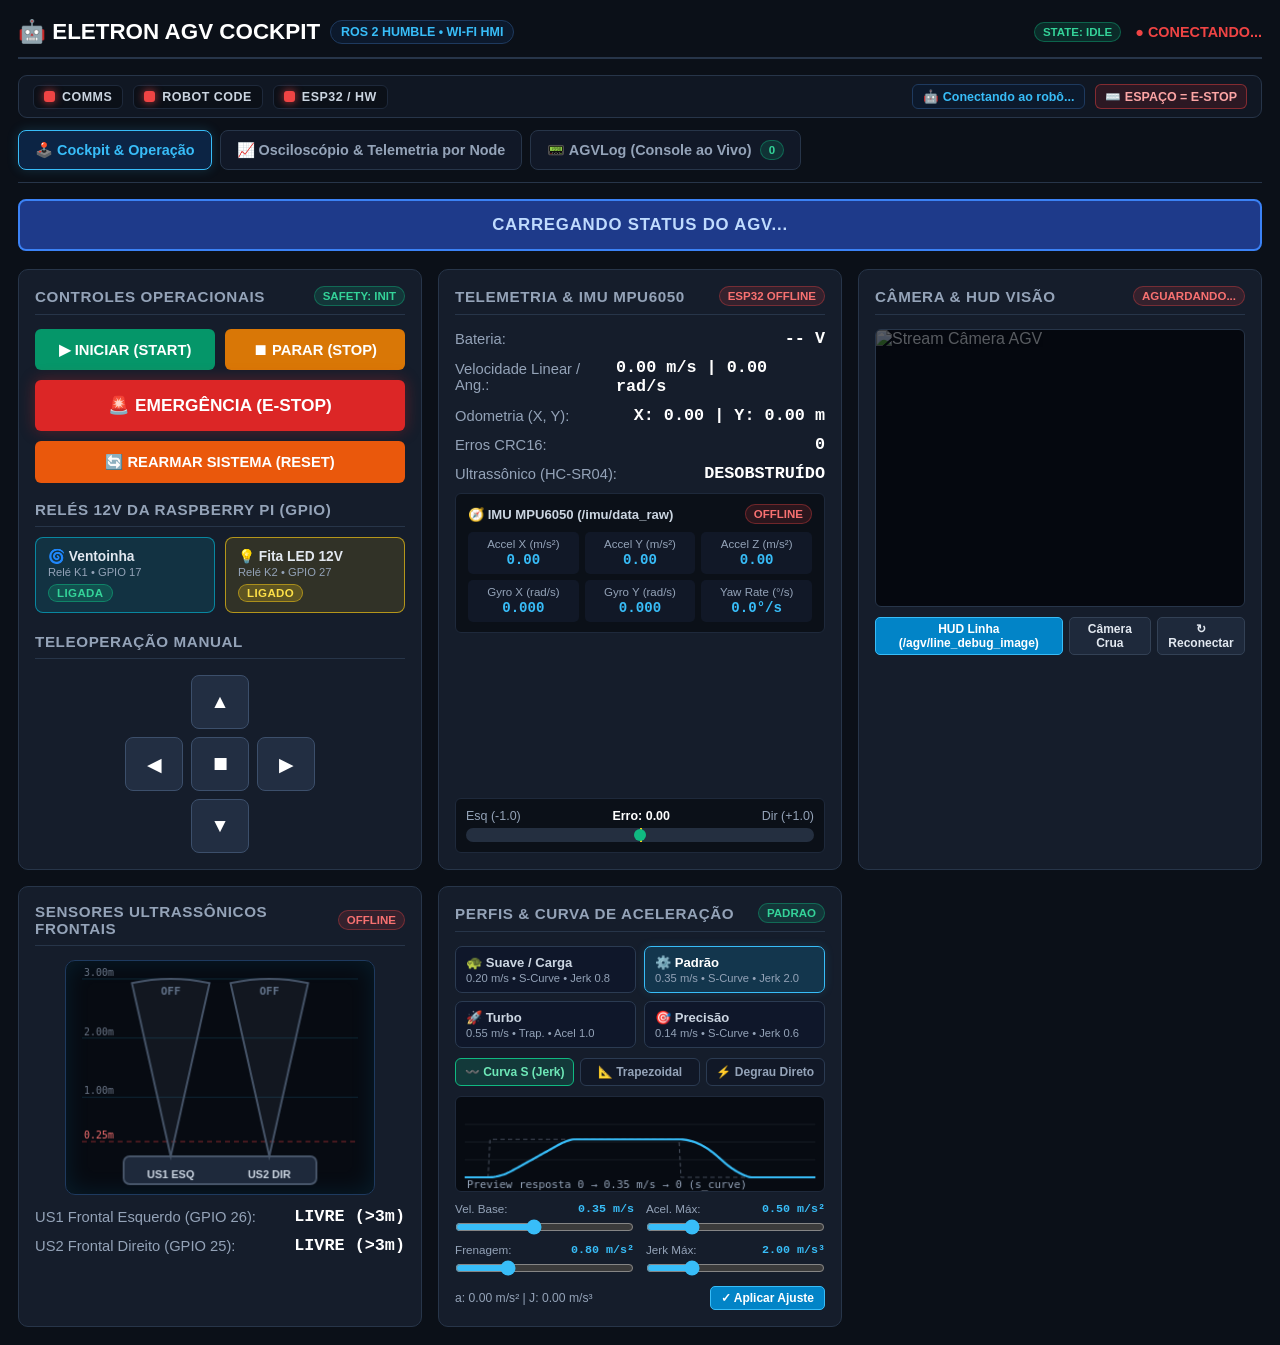
==== commit 0621958a: "refactor(agv): renomear articubot_one para agv_description, limpar arquivos sem uso, adicionar curva" ====
--- a/src/agv_dashboard/agv_dashboard/static/index.html
+++ b/src/agv_dashboard/agv_dashboard/static/index.html
@@ -187,6 +187,77 @@
       border: 1px solid #334155; background: #1e293b; color: #94a3b8; cursor: pointer;
     }
     .assign-btn.active { color: #06121e; border-color: transparent; }
+
+    /* Card de Perfis de Movimento & Curva de Aceleração */
+    .profile-grid { display: grid; grid-template-columns: 1fr 1fr; gap: 8px; margin-bottom: 10px; }
+    .profile-btn {
+      padding: 8px 10px; border-radius: 7px; border: 1px solid #2b3b52; background: #0f172a;
+      color: #cbd5e1; cursor: pointer; text-align: left; transition: 0.15s; font-size: 0.82rem; font-weight: 700;
+    }
+    .profile-btn small { display: block; font-size: 0.70rem; font-weight: 500; color: var(--text-muted); margin-top: 2px; }
+    .profile-btn:hover { border-color: #38bdf8; }
+    .profile-btn.active { background: rgba(14, 165, 233, 0.18); border-color: #38bdf8; color: #fff; box-shadow: 0 0 10px rgba(56, 189, 248, 0.15); }
+    .curve-mode-row { display: grid; grid-template-columns: repeat(3, 1fr); gap: 6px; margin-bottom: 10px; }
+    .curve-btn {
+      padding: 6px 6px; border-radius: 6px; border: 1px solid #2b3b52; background: #111827;
+      color: #94a3b8; font-size: 0.75rem; font-weight: 700; cursor: pointer; text-align: center; transition: 0.15s;
+    }
+    .curve-btn.active { background: rgba(16, 185, 129, 0.18); border-color: #10b981; color: #6ee7b7; }
+    #profile-curve-preview { width: 100%; height: 96px; background: #070b12; border: 1px solid #1e293b; border-radius: 6px; margin-bottom: 10px; display: block; }
+    .slider-grid { display: grid; grid-template-columns: 1fr 1fr; gap: 8px 12px; margin-bottom: 10px; }
+    .slider-item { display: flex; flex-direction: column; gap: 3px; }
+    .slider-item label { display: flex; justify-content: space-between; font-size: 0.73rem; color: var(--text-muted); }
+    .slider-item label strong { color: #38bdf8; font-family: ui-monospace, monospace; }
+    .slider-item input[type="range"] { width: 100%; accent-color: #38bdf8; cursor: pointer; }
+
+    /* Barra FRC Driver Station (3 LEDs + Deploy Info + Atalho Espaco E-STOP) */
+    .ds-bar {
+      display: flex; flex-wrap: wrap; align-items: center; justify-content: space-between; gap: 10px;
+      background: #101723; border: 1px solid var(--border-color); border-radius: 9px;
+      padding: 8px 14px; margin-bottom: 12px;
+    }
+    .ds-leds { display: flex; flex-wrap: wrap; align-items: center; gap: 10px; }
+    .ds-led-item {
+      display: inline-flex; align-items: center; gap: 7px; font-size: 0.78rem; font-weight: 800;
+      letter-spacing: 0.5px; color: #cbd5e1; background: #0b1018; border: 1px solid #1e293b;
+      padding: 4px 10px; border-radius: 6px;
+    }
+    .ds-dot { width: 11px; height: 11px; border-radius: 3px; display: inline-block; background: #475569; }
+    .ds-dot.ok { background: #10b981; box-shadow: 0 0 8px rgba(16, 185, 129, 0.8); }
+    .ds-dot.warn { background: #f59e0b; box-shadow: 0 0 8px rgba(245, 158, 11, 0.75); }
+    .ds-dot.err { background: #ef4444; box-shadow: 0 0 8px rgba(239, 68, 68, 0.8); }
+    .ds-meta { display: flex; flex-wrap: wrap; align-items: center; gap: 10px; font-size: 0.78rem; font-family: ui-monospace, monospace; color: #94a3b8; }
+    .ds-deploy-badge { background: #0c192c; color: #38bdf8; border: 1px solid #1e3a5f; padding: 4px 10px; border-radius: 6px; font-weight: 700; }
+    .ds-hotkey { background: rgba(220, 38, 38, 0.14); color: #fca5a5; border: 1px solid rgba(239, 68, 68, 0.45); padding: 4px 9px; border-radius: 6px; font-weight: 700; }
+
+    /* Aba 3: AGVLog (Console RioLog ao Vivo) */
+    .agvlog-toolbar {
+      background: var(--card-bg); border: 1px solid var(--border-color); border-radius: 10px;
+      padding: 10px 14px; margin-bottom: 12px; display: flex; flex-wrap: wrap;
+      align-items: center; justify-content: space-between; gap: 10px;
+    }
+    .agvlog-input, .agvlog-select {
+      background: #0b1018; border: 1px solid #334155; color: #e2e8f0; border-radius: 6px;
+      padding: 5px 9px; font-size: 0.80rem; outline: none;
+    }
+    .agvlog-input:focus, .agvlog-select:focus { border-color: #38bdf8; }
+    .agvlog-terminal {
+      background: #05080e; border: 1px solid #1e293b; border-radius: 10px; padding: 12px;
+      height: 540px; overflow-y: auto; font-family: ui-monospace, SFMono-Regular, Menlo, Consolas, monospace;
+      font-size: 0.80rem; line-height: 1.48; color: #e2e8f0;
+    }
+    .log-row { display: flex; gap: 8px; padding: 2px 4px; border-bottom: 1px solid rgba(30, 41, 59, 0.45); word-break: break-word; }
+    .log-row:hover { background: rgba(56, 189, 248, 0.06); }
+    .log-ts { color: #64748b; flex-shrink: 0; min-width: 64px; }
+    .log-lvl { font-weight: 800; flex-shrink: 0; min-width: 50px; }
+    .log-node { color: #38bdf8; flex-shrink: 0; min-width: 125px; }
+    .log-msg { color: #e2e8f0; flex: 1; }
+    .log-lvl-DEBUG { color: #94a3b8; }
+    .log-lvl-INFO { color: #34d399; }
+    .log-lvl-WARN { color: #fbbf24; }
+    .log-lvl-ERROR, .log-lvl-FATAL { color: #f87171; }
+    .log-row-WARN { background: rgba(245, 158, 11, 0.06); }
+    .log-row-ERROR, .log-row-FATAL { background: rgba(239, 68, 68, 0.10); }
   </style>
 </head>
 <body>
@@ -201,9 +272,23 @@
     </div>
   </header>
 
+  <!-- Barra estilo FRC Driver Station -->
+  <div class="ds-bar">
+    <div class="ds-leds">
+      <div class="ds-led-item"><span class="ds-dot err" id="ds-led-comms"></span>COMMS</div>
+      <div class="ds-led-item"><span class="ds-dot err" id="ds-led-code"></span>ROBOT CODE</div>
+      <div class="ds-led-item"><span class="ds-dot err" id="ds-led-hw"></span>ESP32 / HW</div>
+    </div>
+    <div class="ds-meta">
+      <span class="ds-deploy-badge" id="ds-deploy-badge">🤖 Conectando ao robô...</span>
+      <span class="ds-hotkey" title="Pressione a barra de espaço para parada de emergência imediata">⌨️ ESPAÇO = E-STOP</span>
+    </div>
+  </div>
+
   <nav class="nav-tabs">
     <button class="tab-btn active" id="tab-btn-cockpit" onclick="switchTab('cockpit')">🕹️ Cockpit &amp; Operação</button>
     <button class="tab-btn" id="tab-btn-scope" onclick="switchTab('scope')">📈 Osciloscópio &amp; Telemetria por Node</button>
+    <button class="tab-btn" id="tab-btn-agvlog" onclick="switchTab('agvlog')">📟 AGVLog (Console ao Vivo) <span class="pill pill-on" id="agvlog-count-pill">0</span></button>
   </nav>
 
   <!-- ABA 1: COCKPIT & OPERAÇÃO -->
@@ -340,6 +425,61 @@
       </div>
     </div>
 
+    <!-- Card 5: Perfis de Movimento & Curva de Aceleração -->
+    <div class="card">
+      <div class="card-header">
+        <h2>Perfis &amp; Curva de Aceleração</h2>
+        <span class="pill pill-on" id="badge-motion-profile">PADRAO</span>
+      </div>
+
+      <div class="profile-grid">
+        <button class="profile-btn" id="prof-SUAVE_CARGA" onclick="selectMotionProfile('SUAVE_CARGA')">
+          🐢 Suave / Carga<small>0.20 m/s • S-Curve • Jerk 0.8</small>
+        </button>
+        <button class="profile-btn active" id="prof-PADRAO" onclick="selectMotionProfile('PADRAO')">
+          ⚙️ Padrão<small>0.35 m/s • S-Curve • Jerk 2.0</small>
+        </button>
+        <button class="profile-btn" id="prof-TURBO" onclick="selectMotionProfile('TURBO')">
+          🚀 Turbo<small>0.55 m/s • Trap. • Acel 1.0</small>
+        </button>
+        <button class="profile-btn" id="prof-PRECISAO" onclick="selectMotionProfile('PRECISAO')">
+          🎯 Precisão<small>0.14 m/s • S-Curve • Jerk 0.6</small>
+        </button>
+      </div>
+
+      <div class="curve-mode-row">
+        <button class="curve-btn active" id="curve-s_curve" onclick="selectCurveType('s_curve')">〰️ Curva S (Jerk)</button>
+        <button class="curve-btn" id="curve-trapezoidal" onclick="selectCurveType('trapezoidal')">📐 Trapezoidal</button>
+        <button class="curve-btn" id="curve-direto" onclick="selectCurveType('direto')">⚡ Degrau Direto</button>
+      </div>
+
+      <canvas id="profile-curve-preview" width="340" height="96"></canvas>
+
+      <div class="slider-grid">
+        <div class="slider-item">
+          <label><span>Vel. Base:</span><strong id="lbl-base-speed">0.35 m/s</strong></label>
+          <input type="range" id="rng-base-speed" min="0.10" max="0.70" step="0.02" value="0.35" oninput="onProfileSliderInput()">
+        </div>
+        <div class="slider-item">
+          <label><span>Acel. Máx:</span><strong id="lbl-max-accel">0.50 m/s²</strong></label>
+          <input type="range" id="rng-max-accel" min="0.10" max="1.80" step="0.05" value="0.50" oninput="onProfileSliderInput()">
+        </div>
+        <div class="slider-item">
+          <label><span>Frenagem:</span><strong id="lbl-max-decel">0.80 m/s²</strong></label>
+          <input type="range" id="rng-max-decel" min="0.15" max="2.50" step="0.05" value="0.80" oninput="onProfileSliderInput()">
+        </div>
+        <div class="slider-item">
+          <label><span>Jerk Máx:</span><strong id="lbl-max-jerk">2.00 m/s³</strong></label>
+          <input type="range" id="rng-max-jerk" min="0.20" max="8.00" step="0.20" value="2.00" oninput="onProfileSliderInput()">
+        </div>
+      </div>
+
+      <div style="display: flex; justify-content: space-between; align-items: center; gap: 8px; margin-top: auto;">
+        <span style="font-size: 0.76rem; color: var(--text-muted);" id="val-motion-live">a: 0.00 m/s² | J: 0.00 m/s³</span>
+        <button class="btn-mini active" onclick="applyCustomMotionParams()">✓ Aplicar Ajuste</button>
+      </div>
+    </div>
+
   </div>
   </div> <!-- fim #tab-cockpit -->
 
@@ -379,6 +519,7 @@
         <div class="toolbar-group">
           <span class="toolbar-label">Presets:</span>
           <button class="btn-preset active" id="preset-motor_vel" onclick="applyPreset('motor_vel')">⚡ Motor: Vel. Comandada vs Real</button>
+          <button class="btn-preset" id="preset-accel_curve" onclick="applyPreset('accel_curve')">📈 Curva de Aceleração</button>
           <button class="btn-preset" id="preset-wheels" onclick="applyPreset('wheels')">🛞 Rodas Esq/Dir (rad/s)</button>
           <button class="btn-preset" id="preset-pid_line" onclick="applyPreset('pid_line')">🎯 Malha PID Linha</button>
           <button class="btn-preset" id="preset-ultrasonics" onclick="applyPreset('ultrasonics')">📡 Ultrassônicos (m)</button>
@@ -448,6 +589,30 @@
 
   </div> <!-- fim #tab-scope -->
 
+  <!-- ABA 3: AGVLOG (CONSOLE RIOLOG AO VIVO VIA /rosout) -->
+  <div id="tab-agvlog" class="tab-pane">
+    <div class="agvlog-toolbar">
+      <div class="toolbar-group">
+        <span class="toolbar-label">Nível:</span>
+        <button class="btn-mini active" id="log-lvl-0" onclick="setLogMinLevel(0)">Todos</button>
+        <button class="btn-mini" id="log-lvl-30" onclick="setLogMinLevel(30)">WARN+</button>
+        <button class="btn-mini" id="log-lvl-40" onclick="setLogMinLevel(40)">ERROR</button>
+        <select class="agvlog-select" id="agvlog-node-filter" onchange="renderAgvLogs()">
+          <option value="">Todos os Nós</option>
+        </select>
+        <input class="agvlog-input" id="agvlog-search" type="text" placeholder="Buscar no log..." oninput="renderAgvLogs()">
+      </div>
+      <div class="toolbar-group">
+        <button class="btn-mini" id="btn-log-pause" onclick="toggleLogPause()">⏸ Pausar Scroll</button>
+        <button class="btn-mini" onclick="clearAgvLogs()">🗑 Limpar</button>
+        <button class="btn-mini" onclick="downloadAgvLogs()">⬇ Baixar .log</button>
+      </div>
+    </div>
+    <div class="agvlog-terminal" id="agvlog-terminal">
+      <div style="color: #64748b; padding: 8px;">Aguardando eventos /rosout do robô...</div>
+    </div>
+  </div> <!-- fim #tab-agvlog -->
+
   <script>
     let teleopTimer = null;
     let camPreferRaw = false;
@@ -723,12 +888,15 @@
           renderRelayButtons();
         }
 
-        // Alimenta Osciloscópio & Catálogo por Node
+        // Alimenta Driver Station Bar, Osciloscópio & Catálogo por Node
+        updateDriverStationBar(data);
+        syncMotionProfileUI(data);
         ingestTelemetrySample(data);
 
       } catch (err) {
         document.getElementById('conn-badge').innerHTML = '● DESCONECTADO';
         document.getElementById('conn-badge').style.color = 'var(--color-danger)';
+        setDriverStationOffline();
       }
     }
 
@@ -793,11 +961,14 @@
       },
       {
         id: 'line_follower',
-        title: '/line_follower (Controlador PID & FSM)',
+        title: '/line_follower (Controlador PID, Curva & FSM)',
         activeKey: 'line_follower',
         signals: [
-          { key: 'cmd_line_lin', name: 'Cmd Linear PID', topic: '/cmd_vel_line', unit: 'm/s', color: '#22d3ee' },
+          { key: 'target_lin_raw', name: 'Vel. Alvo Pré-Curva', topic: '/agv/motion_profile_status', unit: 'm/s', color: '#94a3b8' },
+          { key: 'cmd_line_lin', name: 'Cmd Linear PID (Pós-Curva)', topic: '/cmd_vel_line', unit: 'm/s', color: '#22d3ee' },
           { key: 'cmd_line_ang', name: 'Cmd Angular PID', topic: '/cmd_vel_line', unit: 'rad/s', color: '#fb923c' },
+          { key: 'motion_accel', name: 'Aceleração Instantânea', topic: '/agv/motion_profile_status', unit: 'm/s²', color: '#f97316' },
+          { key: 'motion_jerk', name: 'Jerk Instantâneo', topic: '/agv/motion_profile_status', unit: 'm/s³', color: '#a855f7' },
         ]
       },
       {
@@ -865,6 +1036,10 @@
         A: ['cmd_mux_lin', 'speed_lin', 'cmd_mux_ang', 'speed_ang'],
         B: ['vel_error_lin', 'vel_error_ang'],
       },
+      accel_curve: {
+        A: ['target_lin_raw', 'cmd_line_lin', 'speed_lin'],
+        B: ['motion_accel', 'motion_jerk'],
+      },
       wheels: {
         A: ['cmd_wheel_left_rad_s', 'real_wheel_left_rad_s', 'cmd_wheel_right_rad_s', 'real_wheel_right_rad_s'],
         B: ['cmd_mux_lin', 'speed_lin'],
@@ -903,10 +1078,14 @@
       activeTab = tab;
       document.getElementById('tab-btn-cockpit').classList.toggle('active', tab === 'cockpit');
       document.getElementById('tab-btn-scope').classList.toggle('active', tab === 'scope');
+      document.getElementById('tab-btn-agvlog').classList.toggle('active', tab === 'agvlog');
       document.getElementById('tab-cockpit').classList.toggle('active', tab === 'cockpit');
       document.getElementById('tab-scope').classList.toggle('active', tab === 'scope');
+      document.getElementById('tab-agvlog').classList.toggle('active', tab === 'agvlog');
       if (tab === 'scope') {
         requestAnimationFrame(() => renderScopeView());
+      } else if (tab === 'agvlog') {
+        pollAgvLogs();
       }
     }
 
@@ -1125,6 +1304,9 @@
         imu_yaw_rate_deg: num(d.imu_yaw_rate_deg),
         fan_on: flag(d.fan_on),
         led_on: flag(d.led_on),
+        target_lin_raw: num(d.target_lin_raw),
+        motion_accel: num(d.motion_accel),
+        motion_jerk: num(d.motion_jerk),
       };
     }
 
@@ -1536,6 +1718,390 @@
       });
     }
 
+    // =========================================================================
+    // PERFIS DE MOVIMENTO & PREVIEW DA CURVA DE ACELERAÇÃO
+    // =========================================================================
+    const MOTION_PRESET_UI = {
+      SUAVE_CARGA: { curve: 's_curve', v: 0.20, a: 0.25, d: 0.45, j: 0.80 },
+      PADRAO:      { curve: 's_curve', v: 0.35, a: 0.50, d: 0.80, j: 2.00 },
+      TURBO:       { curve: 'trapezoidal', v: 0.55, a: 1.00, d: 1.40, j: 5.00 },
+      PRECISAO:    { curve: 's_curve', v: 0.14, a: 0.18, d: 0.40, j: 0.60 },
+    };
+    let motionUi = { profile: 'PADRAO', curve: 's_curve', v: 0.35, a: 0.50, d: 0.80, j: 2.00 };
+    let lastProfileTouchAt = 0;
+
+    function updateMotionControlsDOM() {
+      document.getElementById('badge-motion-profile').innerText = motionUi.profile;
+      ['SUAVE_CARGA', 'PADRAO', 'TURBO', 'PRECISAO'].forEach(p => {
+        const btn = document.getElementById('prof-' + p);
+        if (btn) btn.classList.toggle('active', motionUi.profile === p);
+      });
+      ['s_curve', 'trapezoidal', 'direto'].forEach(c => {
+        const btn = document.getElementById('curve-' + c);
+        if (btn) btn.classList.toggle('active', motionUi.curve === c);
+      });
+      document.getElementById('rng-base-speed').value = motionUi.v;
+      document.getElementById('rng-max-accel').value = motionUi.a;
+      document.getElementById('rng-max-decel').value = motionUi.d;
+      document.getElementById('rng-max-jerk').value = motionUi.j;
+      document.getElementById('lbl-base-speed').innerText = motionUi.v.toFixed(2) + ' m/s';
+      document.getElementById('lbl-max-accel').innerText = motionUi.a.toFixed(2) + ' m/s²';
+      document.getElementById('lbl-max-decel').innerText = motionUi.d.toFixed(2) + ' m/s²';
+      document.getElementById('lbl-max-jerk').innerText = motionUi.j.toFixed(2) + ' m/s³';
+      drawMotionCurvePreview();
+    }
+
+    function drawMotionCurvePreview() {
+      const canvas = document.getElementById('profile-curve-preview');
+      if (!canvas) return;
+      const ctx = canvas.getContext('2d');
+      const w = canvas.width;
+      const h = canvas.height;
+      ctx.clearRect(0, 0, w, h);
+
+      const padL = 8, padR = 8, padT = 10, padB = 14;
+      const pw = w - padL - padR;
+      const ph = h - padT - padB;
+      const totalSec = 3.6;
+      const dt = 0.02;
+      const steps = Math.round(totalSec / dt);
+      const pts = [];
+      let v = 0.0, a = 0.0;
+
+      for (let i = 0; i <= steps; i++) {
+        const t = i * dt;
+        const target = (t >= 0.25 && t <= 2.2) ? motionUi.v : 0.0;
+        if (motionUi.curve === 'direto') {
+          v = target;
+        } else if (motionUi.curve === 'trapezoidal') {
+          const dv = target - v;
+          const step = (dv >= 0 ? motionUi.a : motionUi.d) * dt;
+          v = Math.abs(dv) <= step ? target : v + (dv >= 0 ? step : -step);
+        } else {
+          const dv = target - v;
+          const j = motionUi.j;
+          if (Math.abs(dv) < 1e-4 && Math.abs(a) <= j * dt * 1.1) {
+            v = target; a = 0.0;
+          } else {
+            const aDes = dv >= 0
+              ? Math.min(motionUi.a, Math.sqrt(2.0 * j * dv))
+              : Math.max(-motionUi.d, -Math.sqrt(2.0 * j * (-dv)));
+            const daMax = j * dt;
+            const aNext = a + Math.max(-daMax, Math.min(daMax, aDes - a));
+            const vCand = v + 0.5 * (a + aNext) * dt;
+            if ((dv >= 0 && vCand >= target) || (dv < 0 && vCand <= target)) {
+              v = target; a = 0.0;
+            } else {
+              v = vCand; a = aNext;
+            }
+          }
+        }
+        pts.push({ t, v, target });
+      }
+
+      const vMaxScale = Math.max(0.65, motionUi.v * 1.15);
+      // Grade de referência
+      ctx.strokeStyle = 'rgba(148, 163, 184, 0.12)';
+      ctx.lineWidth = 1;
+      [0.25, 0.5, 0.75].forEach(f => {
+        const y = padT + f * ph;
+        ctx.beginPath(); ctx.moveTo(padL, y); ctx.lineTo(w - padR, y); ctx.stroke();
+      });
+
+      // Alvo (tracejado)
+      ctx.strokeStyle = 'rgba(148, 163, 184, 0.45)';
+      ctx.setLineDash([4, 3]);
+      ctx.beginPath();
+      pts.forEach((p, idx) => {
+        const x = padL + (p.t / totalSec) * pw;
+        const y = padT + (1.0 - p.target / vMaxScale) * ph;
+        if (idx === 0) ctx.moveTo(x, y); else ctx.lineTo(x, y);
+      });
+      ctx.stroke();
+      ctx.setLineDash([]);
+
+      // Curva aplicada (ciano)
+      ctx.strokeStyle = '#38bdf8';
+      ctx.lineWidth = 2.2;
+      ctx.beginPath();
+      pts.forEach((p, idx) => {
+        const x = padL + (p.t / totalSec) * pw;
+        const y = padT + (1.0 - Math.max(0, p.v) / vMaxScale) * ph;
+        if (idx === 0) ctx.moveTo(x, y); else ctx.lineTo(x, y);
+      });
+      ctx.stroke();
+
+      ctx.fillStyle = '#94a3b8';
+      ctx.font = '10px ui-monospace, monospace';
+      ctx.fillText('Preview resposta 0 → ' + motionUi.v.toFixed(2) + ' m/s → 0 (' + motionUi.curve + ')', padL + 2, h - 3);
+    }
+
+    async function sendMotionProfilePayload(payload) {
+      lastProfileTouchAt = Date.now();
+      try {
+        await fetch('/api/command', {
+          method: 'POST',
+          headers: { 'Content-Type': 'application/json' },
+          body: JSON.stringify({ action: 'motion_profile', ...payload })
+        });
+        lastProfileTouchAt = 0;
+        updateTelemetry();
+      } catch (e) {
+        console.error(e);
+      }
+    }
+
+    function selectMotionProfile(profileName) {
+      const p = MOTION_PRESET_UI[profileName];
+      if (!p) return;
+      motionUi = { profile: profileName, curve: p.curve, v: p.v, a: p.a, d: p.d, j: p.j };
+      updateMotionControlsDOM();
+      sendMotionProfilePayload({ profile: profileName });
+    }
+
+    function selectCurveType(curveType) {
+      motionUi.profile = 'PERSONALIZADO';
+      motionUi.curve = curveType;
+      updateMotionControlsDOM();
+      sendMotionProfilePayload({
+        profile: 'PERSONALIZADO',
+        curve_type: curveType,
+        base_speed: motionUi.v,
+        max_accel: motionUi.a,
+        max_decel: motionUi.d,
+        max_jerk: motionUi.j,
+      });
+    }
+
+    function onProfileSliderInput() {
+      lastProfileTouchAt = Date.now();
+      motionUi.profile = 'PERSONALIZADO';
+      motionUi.v = parseFloat(document.getElementById('rng-base-speed').value);
+      motionUi.a = parseFloat(document.getElementById('rng-max-accel').value);
+      motionUi.d = parseFloat(document.getElementById('rng-max-decel').value);
+      motionUi.j = parseFloat(document.getElementById('rng-max-jerk').value);
+      updateMotionControlsDOM();
+    }
+
+    function applyCustomMotionParams() {
+      onProfileSliderInput();
+      sendMotionProfilePayload({
+        profile: 'PERSONALIZADO',
+        curve_type: motionUi.curve,
+        base_speed: motionUi.v,
+        max_accel: motionUi.a,
+        max_decel: motionUi.d,
+        max_jerk: motionUi.j,
+      });
+    }
+
+    function syncMotionProfileUI(data) {
+      const liveEl = document.getElementById('val-motion-live');
+      if (liveEl) {
+        const aNow = (data.motion_accel || 0).toFixed(2);
+        const jNow = (data.motion_jerk || 0).toFixed(2);
+        liveEl.innerText = `a: ${aNow} m/s² | J: ${jNow} m/s³`;
+      }
+      if (Date.now() - lastProfileTouchAt > 1200 && data.motion_profile) {
+        motionUi.profile = data.motion_profile;
+        motionUi.curve = data.motion_curve_type || motionUi.curve;
+        motionUi.v = (typeof data.motion_base_speed === 'number') ? data.motion_base_speed : motionUi.v;
+        motionUi.a = (typeof data.motion_max_accel === 'number') ? data.motion_max_accel : motionUi.a;
+        motionUi.d = (typeof data.motion_max_decel === 'number') ? data.motion_max_decel : motionUi.d;
+        motionUi.j = (typeof data.motion_max_jerk === 'number') ? data.motion_max_jerk : motionUi.j;
+        updateMotionControlsDOM();
+      }
+    }
+
+    // =========================================================================
+    // BARRA FRC DRIVER STATION + ATALHO ESPACO = E-STOP + AGVLOG (/rosout)
+    // =========================================================================
+    let agvLogs = [];
+    let agvLogLastId = 0;
+    let agvLogMinLevel = 0;
+    let agvLogPaused = false;
+    const agvLogKnownNodes = new Set();
+
+    function escapeHtml(str) {
+      return String(str)
+        .replace(/&/g, '&amp;')
+        .replace(/</g, '&lt;')
+        .replace(/>/g, '&gt;');
+    }
+
+    function updateDriverStationBar(data) {
+      const nodes = data.nodes_active || {};
+      const ledComms = document.getElementById('ds-led-comms');
+      const ledCode = document.getElementById('ds-led-code');
+      const ledHw = document.getElementById('ds-led-hw');
+      const badge = document.getElementById('ds-deploy-badge');
+
+      if (ledComms) ledComms.className = 'ds-dot ok';
+      if (ledCode) {
+        ledCode.className = (nodes.line_follower && nodes.twist_mux) ? 'ds-dot ok' : 'ds-dot warn';
+      }
+      if (ledHw) {
+        if (data.serial_connected) {
+          ledHw.className = 'ds-dot ok';
+        } else if (nodes.rpi_sensors || nodes.odom) {
+          ledHw.className = 'ds-dot warn';
+        } else {
+          ledHw.className = 'ds-dot err';
+        }
+      }
+      if (badge) {
+        const host = data.robot_hostname || 'AGV';
+        const up = typeof data.uptime_s === 'number' ? `${Math.round(data.uptime_s)}s` : '--';
+        const dep = data.deploy_info || {};
+        if (dep.commit) {
+          const shortTime = (dep.deployed_at || '').split(' ')[1] || dep.deployed_at || '';
+          badge.innerText = `🤖 ${host} | Deploy: ${dep.commit} • ${shortTime} (${dep.mode || 'OK'}) | Up: ${up}`;
+        } else {
+          badge.innerText = `🤖 ${host} | Online | Uptime: ${up}`;
+        }
+      }
+    }
+
+    function setDriverStationOffline() {
+      ['ds-led-comms', 'ds-led-code', 'ds-led-hw'].forEach(id => {
+        const el = document.getElementById(id);
+        if (el) el.className = 'ds-dot err';
+      });
+      const badge = document.getElementById('ds-deploy-badge');
+      if (badge) badge.innerText = '🤖 SEM COMUNICAÇÃO COM O ROBÔ';
+    }
+
+    // Atalho global estilo FRC Driver Station: BARRA DE ESPACO = E-STOP imediato
+    document.addEventListener('keydown', (ev) => {
+      if (ev.code !== 'Space') return;
+      const tag = (ev.target && ev.target.tagName) ? ev.target.tagName.toUpperCase() : '';
+      if (tag === 'INPUT' || tag === 'TEXTAREA' || tag === 'SELECT') return;
+      ev.preventDefault();
+      if (document.activeElement && document.activeElement.blur) {
+        document.activeElement.blur();
+      }
+      sendCommand('emergency');
+    });
+
+    function setLogMinLevel(lvl) {
+      agvLogMinLevel = lvl;
+      [0, 30, 40].forEach(l => {
+        const b = document.getElementById('log-lvl-' + l);
+        if (b) b.classList.toggle('active', l === lvl);
+      });
+      renderAgvLogs();
+    }
+
+    function toggleLogPause() {
+      agvLogPaused = !agvLogPaused;
+      const btn = document.getElementById('btn-log-pause');
+      if (btn) {
+        btn.innerText = agvLogPaused ? '▶ Retomar Scroll' : '⏸ Pausar Scroll';
+        btn.classList.toggle('active', agvLogPaused);
+      }
+    }
+
+    function clearAgvLogs() {
+      agvLogs = [];
+      renderAgvLogs();
+    }
+
+    function downloadAgvLogs() {
+      if (agvLogs.length === 0) return;
+      const lines = agvLogs.map(e => `[${e.t.toFixed(2)}s] [${e.level}] [${e.node}] ${e.msg}`);
+      const blob = new Blob([lines.join('\n') + '\n'], { type: 'text/plain;charset=utf-8;' });
+      const url = URL.createObjectURL(blob);
+      const a = document.createElement('a');
+      a.href = url;
+      a.download = `agvlog_${Math.round(Date.now() / 1000)}.log`;
+      document.body.appendChild(a);
+      a.click();
+      document.body.removeChild(a);
+      URL.revokeObjectURL(url);
+    }
+
+    function refreshLogNodeDropdown() {
+      const sel = document.getElementById('agvlog-node-filter');
+      if (!sel) return;
+      const current = sel.value;
+      const sorted = Array.from(agvLogKnownNodes).sort();
+      sel.innerHTML = '<option value="">Todos os Nós</option>' +
+        sorted.map(n => `<option value="${escapeHtml(n)}">${escapeHtml(n)}</option>`).join('');
+      sel.value = current;
+    }
+
+    function renderAgvLogs() {
+      const term = document.getElementById('agvlog-terminal');
+      const countPill = document.getElementById('agvlog-count-pill');
+      if (countPill) countPill.innerText = String(agvLogs.length);
+      if (!term) return;
+
+      const nodeFilter = (document.getElementById('agvlog-node-filter')?.value || '').trim();
+      const query = (document.getElementById('agvlog-search')?.value || '').trim().toLowerCase();
+
+      const filtered = agvLogs.filter(e => {
+        if ((e.level_num || 20) < agvLogMinLevel) return false;
+        if (nodeFilter && e.node !== nodeFilter) return false;
+        if (query && !(e.msg.toLowerCase().includes(query) || e.node.toLowerCase().includes(query))) return false;
+        return true;
+      });
+
+      if (filtered.length === 0) {
+        term.innerHTML = '<div style="color: #64748b; padding: 8px;">Nenhuma entrada de log para os filtros atuais.</div>';
+        return;
+      }
+
+      term.innerHTML = filtered.map(e => {
+        const lvl = escapeHtml(e.level || 'INFO');
+        const ts = typeof e.t === 'number' ? e.t.toFixed(2).padStart(7, ' ') + 's' : '--';
+        return `<div class="log-row log-row-${lvl}">
+          <span class="log-ts">${ts}</span>
+          <span class="log-lvl log-lvl-${lvl}">[${lvl}]</span>
+          <span class="log-node">${escapeHtml(e.node)}</span>
+          <span class="log-msg">${escapeHtml(e.msg)}</span>
+        </div>`;
+      }).join('');
+
+      if (!agvLogPaused) {
+        term.scrollTop = term.scrollHeight;
+      }
+    }
+
+    async function pollAgvLogs() {
+      try {
+        const res = await fetch(`/api/logs?since=${agvLogLastId}&limit=250`, { cache: 'no-store' });
+        if (!res.ok) return;
+        const payload = await res.json();
+        const latestId = Number(payload.latest_id || 0);
+
+        // Detecta reinicio do container (apos deploy) e recarrega do inicio
+        if (latestId < agvLogLastId) {
+          agvLogs = [];
+          agvLogLastId = 0;
+          agvLogKnownNodes.clear();
+          refreshLogNodeDropdown();
+          return pollAgvLogs();
+        }
+
+        const entries = Array.isArray(payload.entries) ? payload.entries : [];
+        if (entries.length > 0) {
+          let newNodeFound = false;
+          entries.forEach(e => {
+            agvLogs.push(e);
+            if (e.id > agvLogLastId) agvLogLastId = e.id;
+            if (e.node && !agvLogKnownNodes.has(e.node)) {
+              agvLogKnownNodes.add(e.node);
+              newNodeFound = true;
+            }
+          });
+          while (agvLogs.length > 500) agvLogs.shift();
+          if (newNodeFound) refreshLogNodeDropdown();
+          renderAgvLogs();
+        }
+      } catch (e) {}
+    }
+
+    updateMotionControlsDOM();
     buildNodeCatalogDOM();
     attachScopeHover('A');
     attachScopeHover('B');
@@ -1546,6 +2112,8 @@
 
     drawUltrasonicView(null, null, false);
     bootstrapTelemetryHistory();
+    pollAgvLogs();
+    setInterval(pollAgvLogs, 700);
     setInterval(updateTelemetry, 150);
     updateTelemetry();
   </script>
